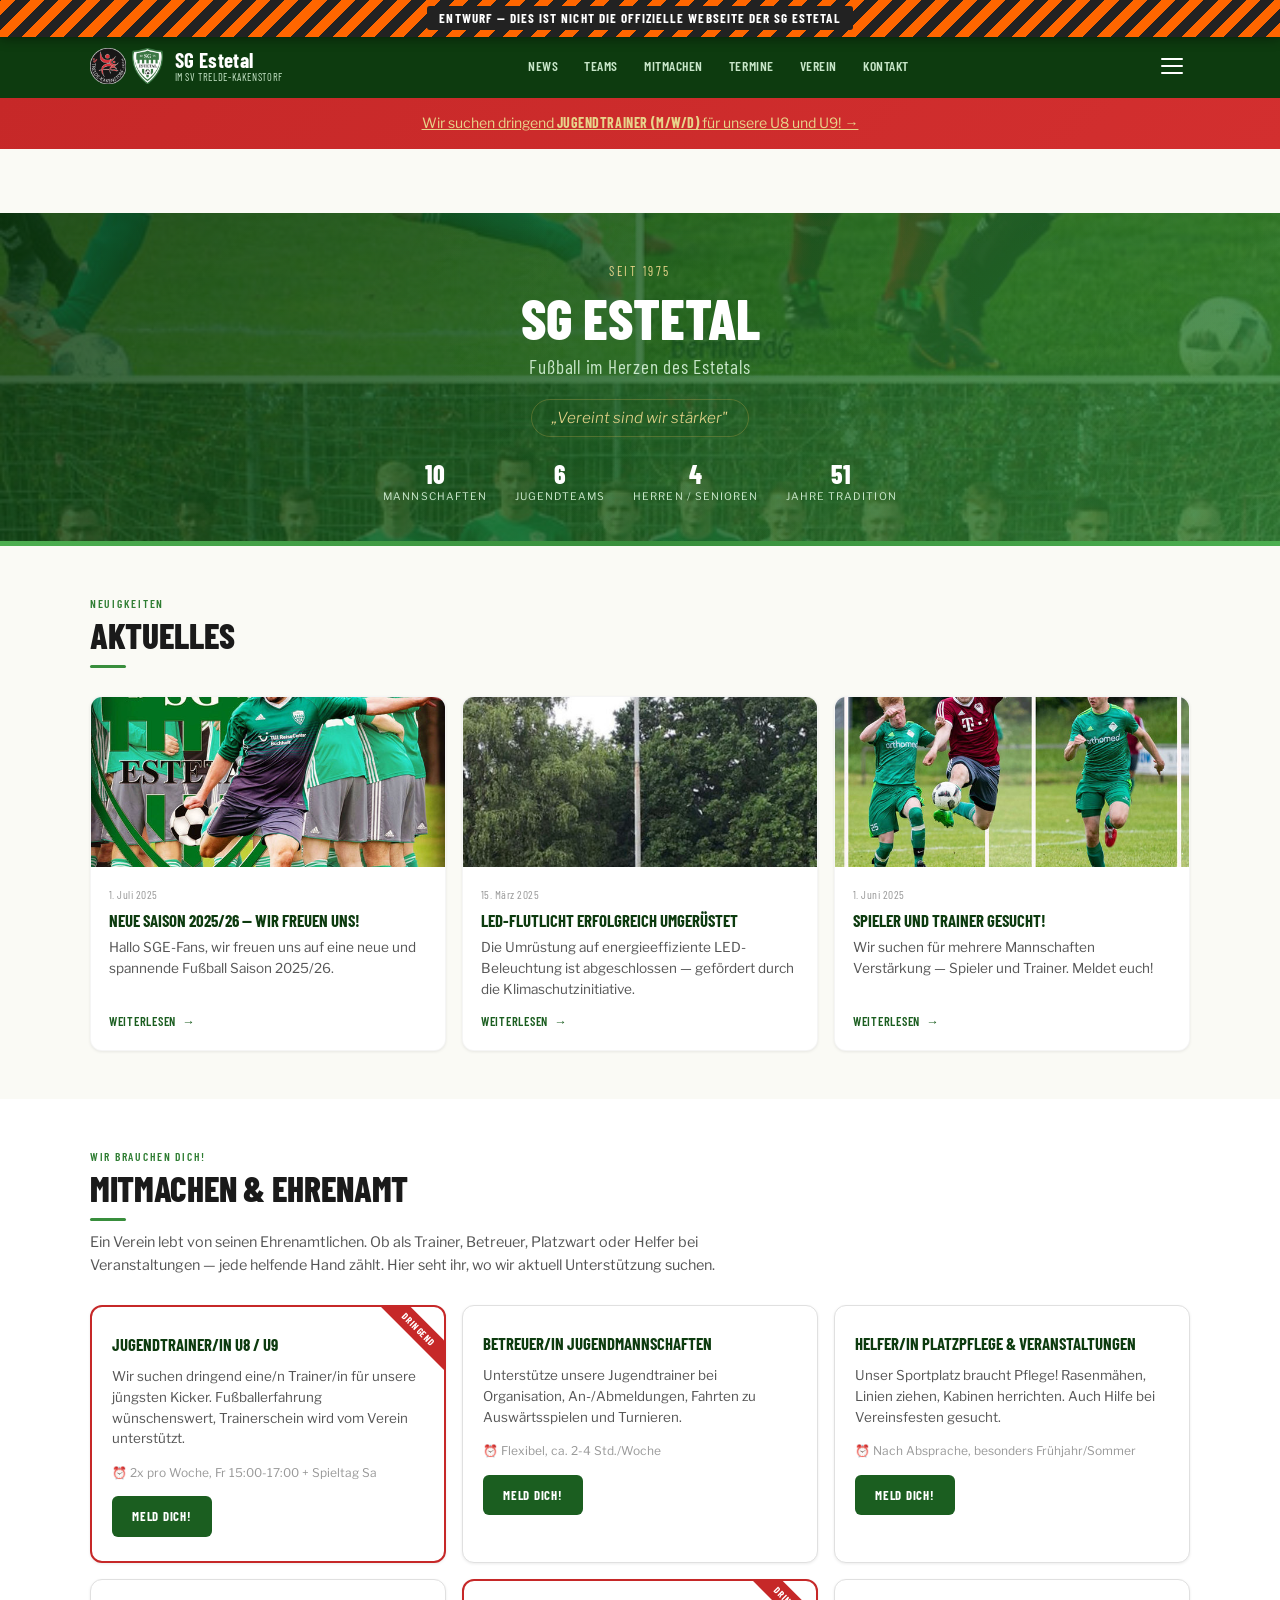
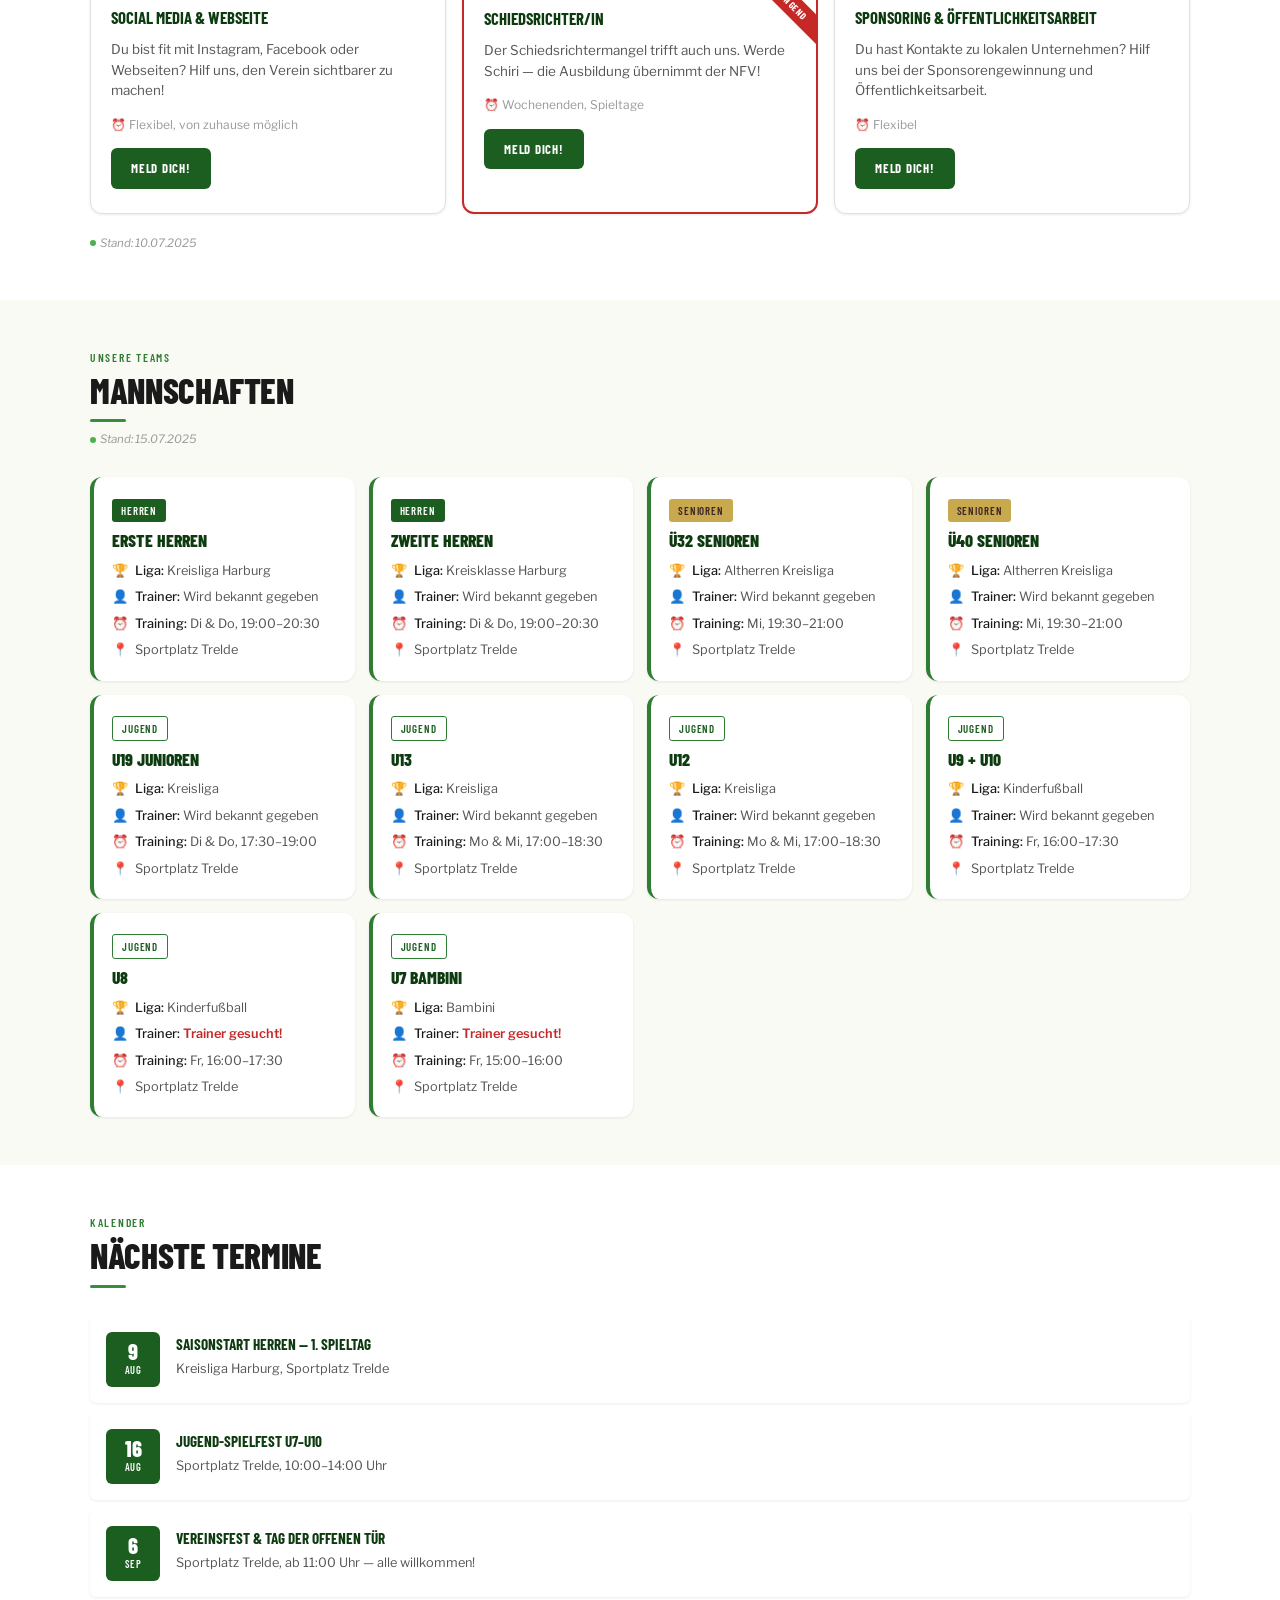
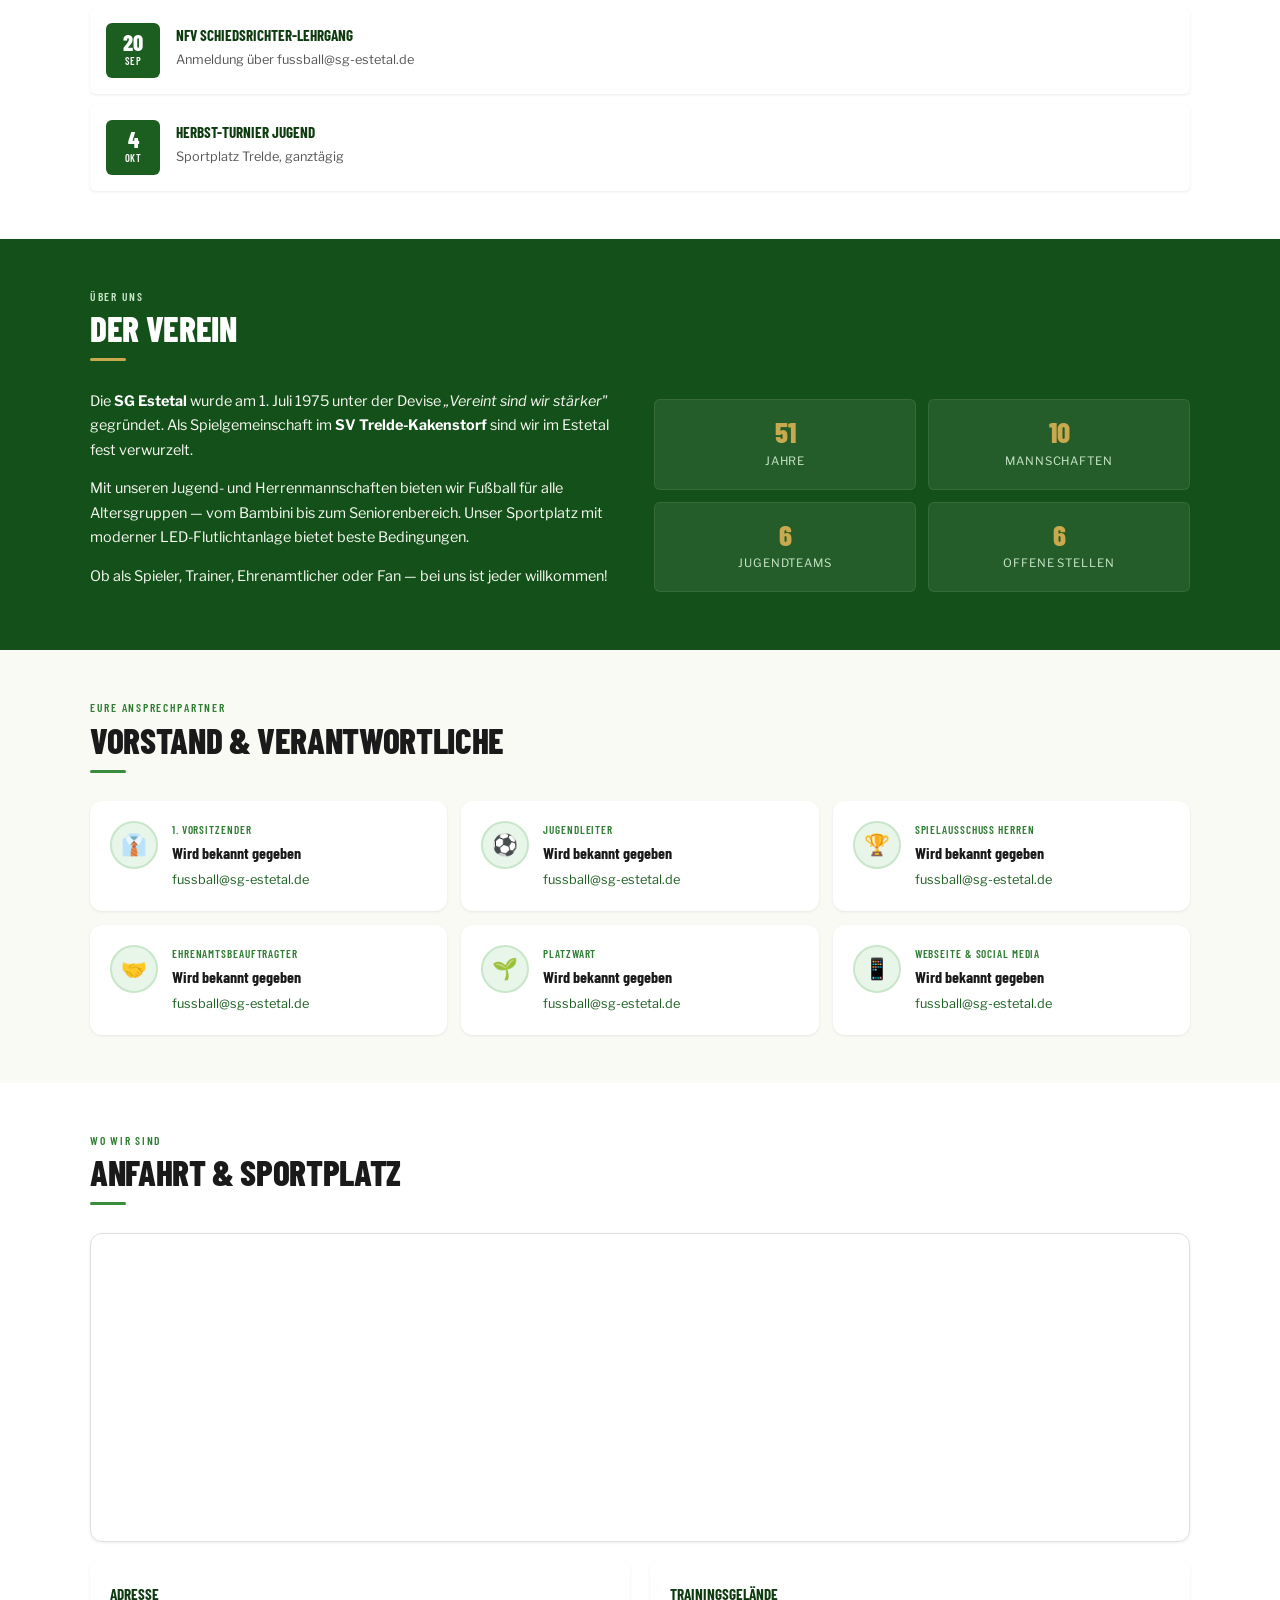
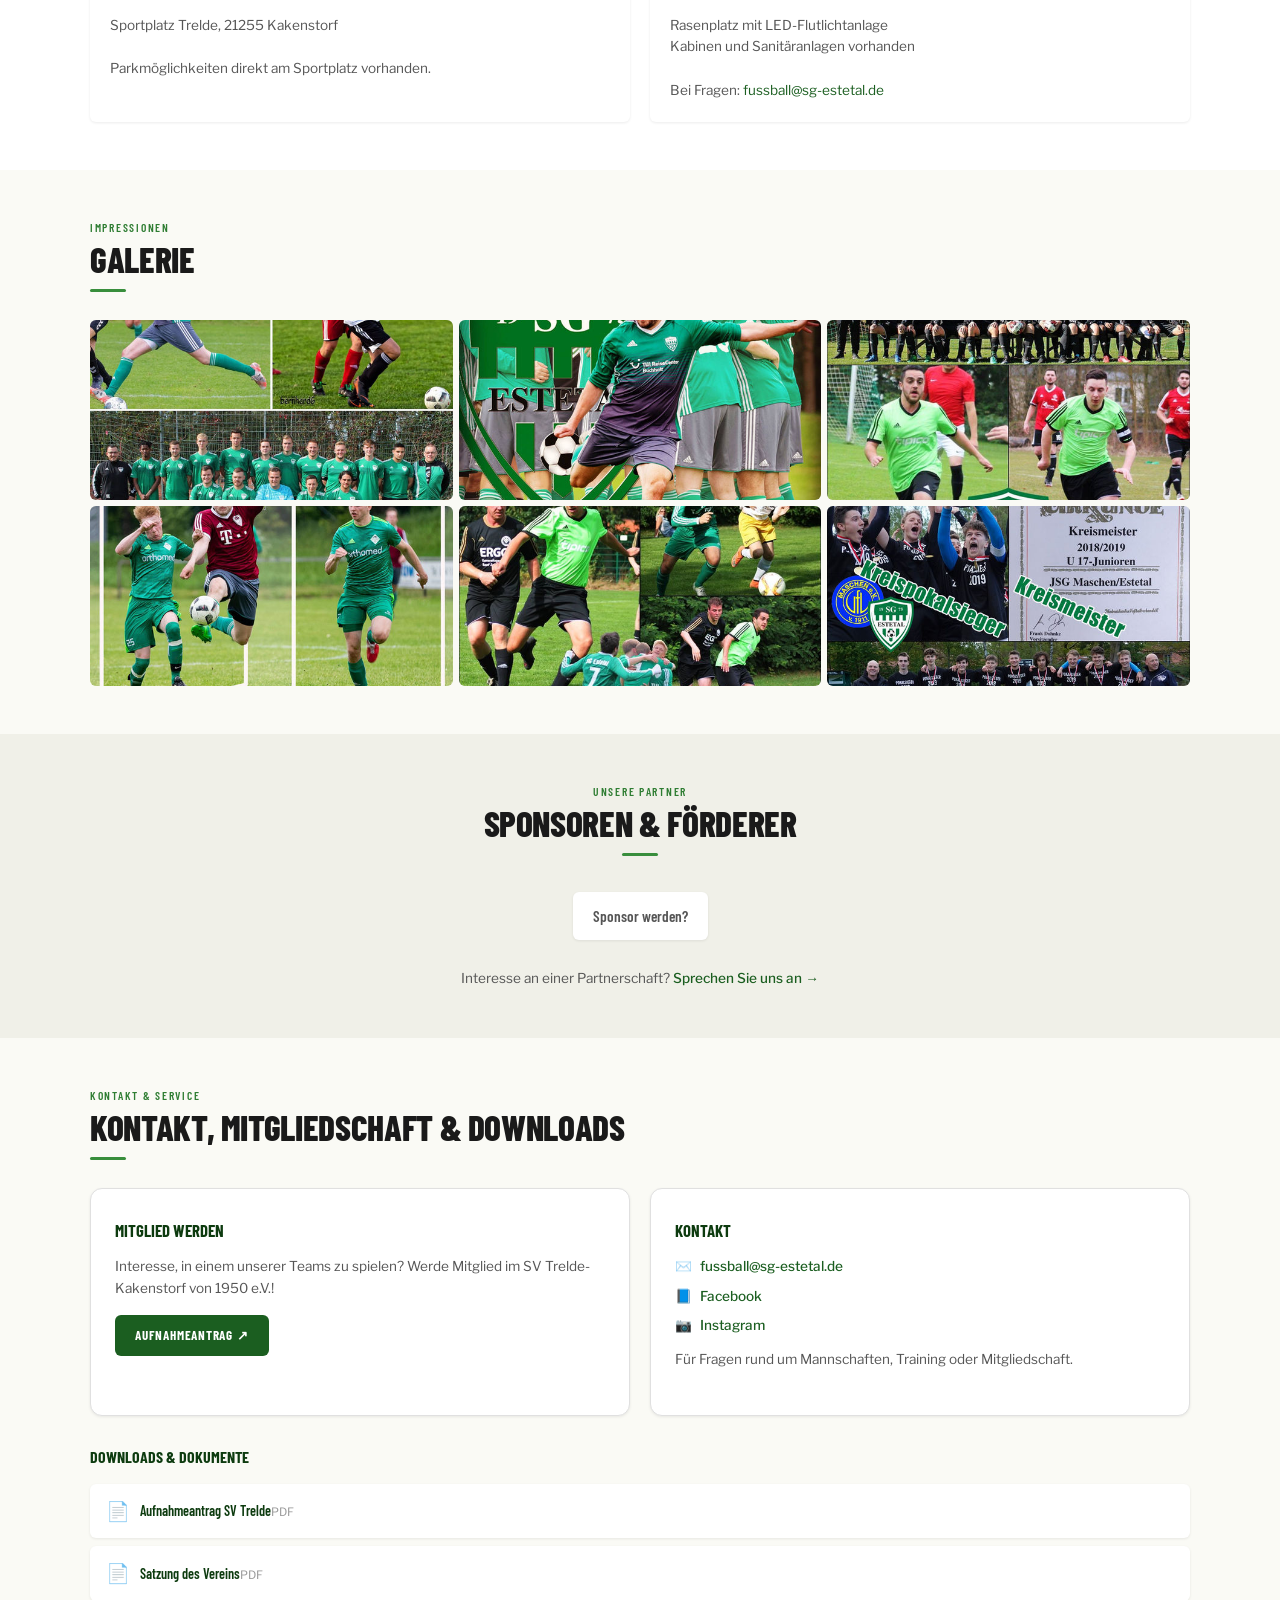
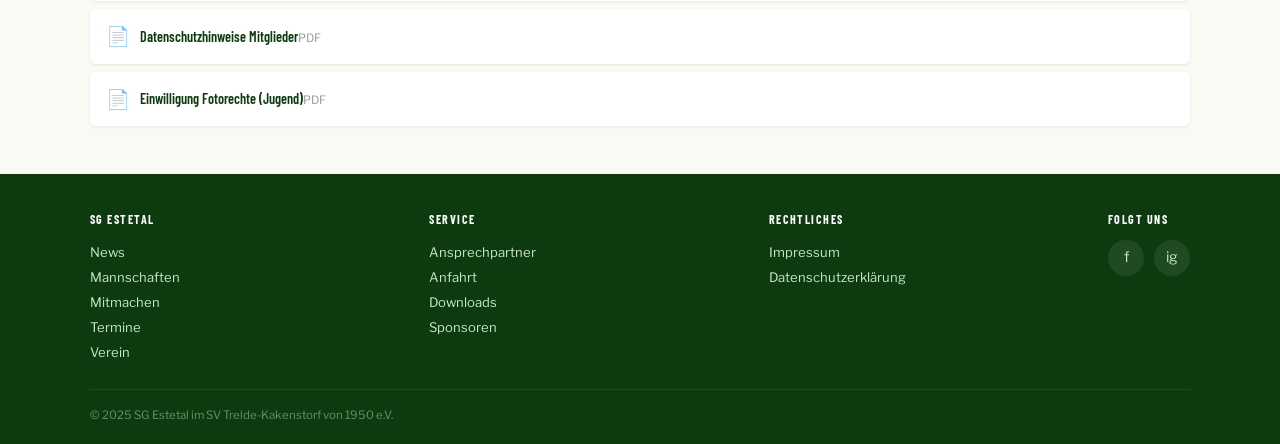
==== index.html @ 3ee17bdf "Mock-Banner: fixierter Hinweis dass dies ein Entwurf ist Auffälliger orange/schwarz gestreifter Bann" ====
<!DOCTYPE html>
<html lang="de">
<head>
<meta charset="UTF-8">
<meta name="viewport" content="width=device-width, initial-scale=1.0">
<title>SG Estetal — Vereint sind wir stärker</title>
<link rel="preconnect" href="https://fonts.googleapis.com">
<link href="https://fonts.googleapis.com/css2?family=Barlow+Condensed:wght@400;600;700;800&family=Libre+Franklin:ital,wght@0,300;0,400;0,500;0,600;1,400&display=swap" rel="stylesheet">
<style>
:root {
  --green-900: #0D3B0F; --green-800: #14511A; --green-700: #1B5E20;
  --green-600: #2E7D32; --green-500: #388E3C; --green-400: #4CAF50;
  --green-100: #C8E6C9; --green-50: #E8F5E9;
  --cream: #FAFAF5; --cream-dark: #F0F0E8;
  --bark: #3E2723; --gold: #C8A94E; --gold-light: #E8D48B;
  --white: #fff; --black: #1A1A1A;
  --gray-700: #333; --gray-600: #555; --gray-400: #999; --gray-200: #E0E0E0;
  --red-600: #C62828; --red-50: #FFEBEE;
  --amber-600: #F57F17; --amber-50: #FFF8E1;
  --shadow-sm: 0 1px 3px rgba(0,0,0,.08);
  --shadow-md: 0 4px 12px rgba(0,0,0,.1);
  --shadow-lg: 0 8px 30px rgba(0,0,0,.12);
  --radius: 6px; --radius-lg: 12px;
  --font-d: 'Barlow Condensed','Arial Narrow',sans-serif;
  --font-b: 'Libre Franklin','Helvetica Neue',sans-serif;
  --mock-h: 34px;
  --hdr: 64px;
}
*,*::before,*::after{box-sizing:border-box;margin:0;padding:0}
html{scroll-behavior:smooth;scroll-padding-top:80px}
body{font-family:var(--font-b);color:var(--black);background:var(--cream);line-height:1.6;-webkit-font-smoothing:antialiased;overflow-x:hidden}
img{max-width:100%;display:block}a{color:inherit;text-decoration:none}ul{list-style:none}

/* ── Container ── */
.container{width:100%;max-width:1140px;margin:0 auto;padding:0 20px}

/* ── Header ── */
.header{position:fixed;top:var(--mock-h);left:0;right:0;height:var(--hdr);background:var(--green-900);z-index:1000;transition:box-shadow .3s}
.header.scrolled{box-shadow:0 2px 20px rgba(0,0,0,.3)}
.header__inner{display:flex;align-items:center;justify-content:space-between;height:100%}
.header__brand{display:flex;align-items:center;gap:12px}
.header__logos{display:flex;align-items:center;gap:6px;flex-shrink:0}
.header__logos img{height:36px;width:auto}
.header__name{font-family:var(--font-d);font-weight:700;font-size:1.3rem;color:var(--white);letter-spacing:.02em;line-height:1.1}
.header__name small{display:block;font-weight:400;font-size:.65rem;color:var(--green-100);letter-spacing:.06em;text-transform:uppercase}
.nav{display:none}
@media(min-width:769px){
  .nav{display:flex;gap:2px;align-items:center}
  .nav a{font-family:var(--font-d);font-weight:600;font-size:.85rem;letter-spacing:.04em;text-transform:uppercase;color:var(--green-100);padding:8px 12px;border-radius:var(--radius);transition:all .2s}
  .nav a:hover,.nav a.active{color:var(--white);background:rgba(255,255,255,.1)}
  .hamburger{display:none}
}
.hamburger{background:none;border:none;cursor:pointer;width:36px;height:36px;display:flex;flex-direction:column;justify-content:center;align-items:center;gap:5px;padding:0}
.hamburger span{display:block;width:22px;height:2px;background:var(--white);border-radius:2px;transition:all .3s}
.hamburger.open span:nth-child(1){transform:translateY(7px) rotate(45deg)}
.hamburger.open span:nth-child(2){opacity:0}
.hamburger.open span:nth-child(3){transform:translateY(-7px) rotate(-45deg)}
.mobile-menu{position:fixed;top:var(--hdr);left:0;right:0;background:var(--green-900);transform:translateY(-100%);opacity:0;transition:all .35s cubic-bezier(.4,0,.2,1);z-index:999;pointer-events:none;border-bottom:3px solid var(--green-400);max-height:calc(100vh - var(--hdr));overflow-y:auto}
.mobile-menu.open{transform:translateY(0);opacity:1;pointer-events:auto}
.mobile-menu a{display:block;font-family:var(--font-d);font-weight:600;font-size:1.1rem;letter-spacing:.04em;text-transform:uppercase;color:var(--green-100);padding:14px 24px;border-bottom:1px solid rgba(255,255,255,.06);transition:all .2s}
.mobile-menu a:hover{color:var(--white);background:rgba(255,255,255,.05)}

/* ── Hero ── */
.hero{margin-top:var(--hdr);position:relative;background:linear-gradient(135deg,var(--green-900),var(--green-700) 50%,var(--green-600));overflow:hidden;padding:48px 0 40px}
.hero__bg{position:absolute;inset:0;background:url('images/gallery-1.jpg') center/cover;opacity:.18;pointer-events:none}
.hero::before{content:'';position:absolute;inset:0;background:radial-gradient(ellipse 600px 400px at 80% 20%,rgba(76,175,80,.15),transparent);pointer-events:none}
.hero__grass{position:absolute;bottom:0;left:0;right:0;height:5px;background:linear-gradient(90deg,var(--green-400),var(--green-500),var(--green-400))}
.hero__content{position:relative;z-index:1;text-align:center}
.hero__since{font-family:var(--font-d);font-weight:400;font-size:.8rem;letter-spacing:.2em;text-transform:uppercase;color:var(--gold-light);margin-bottom:8px}
.hero__title{font-family:var(--font-d);font-weight:800;font-size:clamp(2rem,6vw,3.5rem);color:var(--white);line-height:1.05;text-transform:uppercase;margin-bottom:4px}
.hero__sub{font-family:var(--font-d);font-weight:400;font-size:clamp(.95rem,2.5vw,1.2rem);color:var(--green-100);letter-spacing:.04em;margin-bottom:16px}
.hero__motto{display:inline-block;font-family:var(--font-b);font-style:italic;font-weight:300;font-size:.95rem;color:var(--gold-light);padding:6px 20px;border:1px solid rgba(200,169,78,.3);border-radius:30px}
.hero__stats{display:flex;justify-content:center;gap:28px;margin-top:24px;flex-wrap:wrap}
.hero__stat{text-align:center}
.hero__stat-num{font-family:var(--font-d);font-weight:800;font-size:1.6rem;color:var(--white);line-height:1}
.hero__stat-label{font-size:.65rem;letter-spacing:.1em;text-transform:uppercase;color:var(--green-100);margin-top:3px}

/* ── Section system ── */
.section{padding:48px 0}
.section--alt{background:var(--white)}
.section--green{background:var(--green-800);color:var(--white)}
.section--cream{background:var(--cream-dark)}
.section__header{margin-bottom:28px}
.section__overtitle{font-family:var(--font-d);font-weight:600;font-size:.72rem;letter-spacing:.15em;text-transform:uppercase;color:var(--green-600);margin-bottom:4px}
.section--green .section__overtitle{color:var(--green-100)}
.section__title{font-family:var(--font-d);font-weight:800;font-size:clamp(1.5rem,4vw,2.2rem);letter-spacing:-.01em;text-transform:uppercase;line-height:1.1}
.section__divider{width:36px;height:3px;background:var(--green-500);margin-top:10px;border-radius:2px}
.section--green .section__divider{background:var(--gold)}
.section__desc{font-size:.9rem;color:var(--gray-600);margin-top:10px;max-width:640px;line-height:1.6}
.section--green .section__desc{color:var(--green-100)}

/* ── Badges & Timestamps ── */
.badge{display:inline-block;font-family:var(--font-d);font-weight:600;font-size:.68rem;letter-spacing:.08em;text-transform:uppercase;padding:3px 9px;border-radius:3px;background:var(--green-700);color:var(--white)}
.badge--gold{background:var(--gold);color:var(--bark)}
.badge--outline{background:transparent;border:1.5px solid var(--green-600);color:var(--green-700)}
.badge--red{background:var(--red-600);color:var(--white)}
.badge--amber{background:var(--amber-600);color:var(--white)}
.timestamp{font-size:.72rem;color:var(--gray-400);font-style:italic;display:flex;align-items:center;gap:4px}
.timestamp::before{content:'';width:6px;height:6px;border-radius:50%;background:var(--green-400);display:inline-block}

/* ── Mock Banner (sticky) ── */
.mock-banner{position:fixed;top:0;left:0;right:0;z-index:10000;background:repeating-linear-gradient(-45deg,#ff6600,#ff6600 10px,#222 10px,#222 20px);color:#fff;text-align:center;padding:8px 16px;font-family:var(--font-d);font-weight:700;font-size:.82rem;letter-spacing:.08em;text-transform:uppercase;box-shadow:0 2px 12px rgba(0,0,0,.4)}
.mock-banner span{background:#222;padding:4px 12px;border-radius:3px}

/* ── Urgent Banner ── */
.urgent-banner{background:linear-gradient(135deg,var(--red-600),#D32F2F);color:var(--white);padding:14px 0;text-align:center;font-size:.88rem;margin-top:calc(var(--hdr) + var(--mock-h))}
.urgent-banner strong{font-family:var(--font-d);font-weight:700;text-transform:uppercase;letter-spacing:.04em}
.urgent-banner a{color:var(--gold-light);text-decoration:underline}
.urgent-banner + .hero{margin-top:0}

/* ── News Cards ── */
.news-grid{display:grid;grid-template-columns:1fr;gap:16px}
@media(min-width:640px){.news-grid{grid-template-columns:1fr 1fr}}
@media(min-width:900px){.news-grid{grid-template-columns:1fr 1fr 1fr}}
.news-card{background:var(--white);border-radius:var(--radius-lg);overflow:hidden;box-shadow:var(--shadow-sm);transition:all .3s;display:flex;flex-direction:column;border:1px solid rgba(0,0,0,.04)}
.news-card:hover{transform:translateY(-2px);box-shadow:var(--shadow-lg)}
.news-card__img{width:100%;height:170px;object-fit:cover;background:var(--green-50)}
.news-card__body{padding:18px;flex:1;display:flex;flex-direction:column}
.news-card__date{font-size:.72rem;color:var(--gray-400);font-family:var(--font-d);letter-spacing:.04em;margin-bottom:6px}
.news-card__title{font-family:var(--font-d);font-weight:700;font-size:1.05rem;line-height:1.25;text-transform:uppercase;margin-bottom:6px;color:var(--green-900)}
.news-card__excerpt{font-size:.85rem;color:var(--gray-600);line-height:1.55;flex:1}
.news-card__link{display:inline-flex;align-items:center;gap:6px;font-family:var(--font-d);font-weight:600;font-size:.78rem;letter-spacing:.06em;text-transform:uppercase;color:var(--green-700);margin-top:12px;transition:gap .2s}
.news-card__link:hover{gap:10px}
.news-card__link::after{content:'→'}

/* ── Team Cards ── */
.teams-grid{display:grid;grid-template-columns:1fr;gap:14px}
@media(min-width:520px){.teams-grid{grid-template-columns:1fr 1fr}}
@media(min-width:900px){.teams-grid{grid-template-columns:repeat(3,1fr)}}
@media(min-width:1100px){.teams-grid{grid-template-columns:repeat(4,1fr)}}
.team-card{background:var(--white);border-radius:var(--radius-lg);padding:20px 18px;border-left:4px solid var(--green-600);box-shadow:var(--shadow-sm);transition:all .25s}
.team-card:hover{box-shadow:var(--shadow-md);border-left-color:var(--green-400)}
.team-card__category{margin-bottom:8px}
.team-card__name{font-family:var(--font-d);font-weight:800;font-size:1.1rem;text-transform:uppercase;color:var(--green-900);margin-bottom:10px;line-height:1.15}
.team-card__info{display:flex;flex-direction:column;gap:6px}
.team-card__row{display:flex;align-items:flex-start;gap:7px;font-size:.8rem;color:var(--gray-600)}
.team-card__icon{flex-shrink:0;width:16px;text-align:center;font-size:.82rem;line-height:1.4}
.team-card__label{font-weight:500;color:var(--black)}

/* ── Ehrenamt / Volunteer Section ── */
.volunteer-grid{display:grid;grid-template-columns:1fr;gap:16px}
@media(min-width:640px){.volunteer-grid{grid-template-columns:1fr 1fr}}
@media(min-width:900px){.volunteer-grid{grid-template-columns:repeat(3,1fr)}}
.vol-card{background:var(--white);border-radius:var(--radius-lg);padding:24px 20px;box-shadow:var(--shadow-sm);border:1px solid var(--gray-200);transition:all .25s;position:relative;overflow:hidden}
.vol-card:hover{box-shadow:var(--shadow-md);border-color:var(--green-400)}
.vol-card--urgent{border-color:var(--red-600);border-width:2px}
.vol-card--urgent::before{content:'DRINGEND';position:absolute;top:12px;right:-28px;background:var(--red-600);color:var(--white);font-family:var(--font-d);font-weight:700;font-size:.6rem;letter-spacing:.1em;padding:3px 32px;transform:rotate(45deg)}
.vol-card__icon{font-size:1.8rem;margin-bottom:12px}
.vol-card__title{font-family:var(--font-d);font-weight:700;font-size:1.05rem;text-transform:uppercase;color:var(--green-900);margin-bottom:8px}
.vol-card__text{font-size:.84rem;color:var(--gray-600);line-height:1.55;margin-bottom:14px}
.vol-card__meta{font-size:.75rem;color:var(--gray-400);display:flex;flex-direction:column;gap:3px}
.vol-card__meta span{display:flex;align-items:center;gap:6px}
.vol-card__cta{display:inline-block;margin-top:14px;font-family:var(--font-d);font-weight:700;font-size:.8rem;letter-spacing:.06em;text-transform:uppercase;color:var(--white);background:var(--green-700);padding:10px 20px;border-radius:var(--radius);transition:all .2s}
.vol-card__cta:hover{background:var(--green-600)}

/* ── Ansprechpartner ── */
.contacts-grid{display:grid;grid-template-columns:1fr;gap:14px}
@media(min-width:520px){.contacts-grid{grid-template-columns:1fr 1fr}}
@media(min-width:900px){.contacts-grid{grid-template-columns:repeat(3,1fr)}}
.contact-card{background:var(--white);border-radius:var(--radius-lg);padding:20px;box-shadow:var(--shadow-sm);display:flex;gap:14px;align-items:flex-start}
.contact-card__avatar{width:48px;height:48px;border-radius:50%;background:var(--green-50);display:flex;align-items:center;justify-content:center;font-size:1.3rem;flex-shrink:0;border:2px solid var(--green-100)}
.contact-card__info{flex:1;min-width:0}
.contact-card__role{font-family:var(--font-d);font-weight:600;font-size:.7rem;letter-spacing:.08em;text-transform:uppercase;color:var(--green-600);margin-bottom:2px}
.contact-card__name{font-family:var(--font-d);font-weight:700;font-size:1rem;color:var(--black);margin-bottom:4px}
.contact-card__detail{font-size:.8rem;color:var(--gray-600)}
.contact-card__detail a{color:var(--green-700)}
.contact-card__detail a:hover{text-decoration:underline}

/* ── Termine / Events ── */
.events-list{display:flex;flex-direction:column;gap:10px}
.event-item{display:flex;gap:16px;align-items:flex-start;background:var(--white);border-radius:var(--radius);padding:16px;box-shadow:var(--shadow-sm)}
.event-date{flex-shrink:0;width:54px;text-align:center;background:var(--green-700);color:var(--white);border-radius:var(--radius);padding:8px 4px}
.event-date__day{font-family:var(--font-d);font-weight:800;font-size:1.4rem;line-height:1}
.event-date__month{font-family:var(--font-d);font-weight:600;font-size:.65rem;text-transform:uppercase;letter-spacing:.06em}
.event-info{flex:1;min-width:0}
.event-info__title{font-family:var(--font-d);font-weight:700;font-size:.95rem;text-transform:uppercase;color:var(--green-900);margin-bottom:3px}
.event-info__detail{font-size:.8rem;color:var(--gray-600)}

/* ── Sponsor Bar ── */
.sponsors-bar{display:flex;flex-wrap:wrap;gap:20px;align-items:center;justify-content:center;padding:8px 0}
.sponsors-bar__item{height:40px;opacity:.6;transition:opacity .3s;filter:grayscale(100%)}
.sponsors-bar__item:hover{opacity:1;filter:none}
.sponsor-cta{text-align:center;margin-top:20px;font-size:.85rem;color:var(--gray-600)}
.sponsor-cta a{color:var(--green-700);font-weight:500}
.sponsor-cta a:hover{text-decoration:underline}

/* ── Anfahrt ── */
.map-wrapper{border-radius:var(--radius-lg);overflow:hidden;box-shadow:var(--shadow-sm);border:1px solid var(--gray-200)}
.map-wrapper iframe{width:100%;height:300px;border:0}
.location-info{display:grid;grid-template-columns:1fr;gap:20px;margin-top:20px}
@media(min-width:640px){.location-info{grid-template-columns:1fr 1fr}}
.location-box{background:var(--white);border-radius:var(--radius);padding:20px;box-shadow:var(--shadow-sm)}
.location-box__title{font-family:var(--font-d);font-weight:700;font-size:.95rem;text-transform:uppercase;margin-bottom:8px;color:var(--green-900)}
.location-box p{font-size:.85rem;color:var(--gray-600);line-height:1.6}

/* ── About ── */
.about-grid{display:grid;grid-template-columns:1fr;gap:28px;align-items:center}
@media(min-width:769px){.about-grid{grid-template-columns:1fr 1fr}}
.about__text p{font-size:.9rem;color:var(--cream);line-height:1.7;margin-bottom:14px}
.about__highlights{display:grid;grid-template-columns:1fr 1fr;gap:12px}
.about__highlight{background:rgba(255,255,255,.07);border-radius:var(--radius);padding:18px;text-align:center;border:1px solid rgba(255,255,255,.08)}
.about__highlight-num{font-family:var(--font-d);font-weight:800;font-size:1.8rem;color:var(--gold);line-height:1}
.about__highlight-label{font-size:.72rem;letter-spacing:.08em;text-transform:uppercase;color:var(--green-100);margin-top:5px}

/* ── Gallery ── */
.gallery-grid{display:grid;grid-template-columns:repeat(2,1fr);gap:6px}
@media(min-width:640px){.gallery-grid{grid-template-columns:repeat(3,1fr)}}
.gallery-grid img{width:100%;height:180px;object-fit:cover;border-radius:var(--radius);transition:transform .3s;cursor:pointer}
.gallery-grid img:hover{transform:scale(1.03)}

/* ── CTA Boxes ── */
.cta-grid{display:grid;grid-template-columns:1fr;gap:20px}
@media(min-width:640px){.cta-grid{grid-template-columns:1fr 1fr}}
.cta-box{background:var(--white);border-radius:var(--radius-lg);padding:28px 24px;box-shadow:var(--shadow-sm);border:1px solid var(--gray-200)}
.cta-box__title{font-family:var(--font-d);font-weight:700;font-size:1.05rem;text-transform:uppercase;margin-bottom:12px;color:var(--green-900)}
.cta-box__text{font-size:.85rem;color:var(--gray-600);line-height:1.6;margin-bottom:16px}
.cta-box__link{display:inline-flex;align-items:center;gap:8px;font-family:var(--font-d);font-weight:700;font-size:.82rem;letter-spacing:.06em;text-transform:uppercase;color:var(--white);background:var(--green-700);padding:10px 20px;border-radius:var(--radius);transition:all .25s;border:none;cursor:pointer}
.cta-box__link:hover{background:var(--green-600)}
.cta-box__row{display:flex;align-items:center;gap:8px;font-size:.85rem;color:var(--gray-600);margin-bottom:8px}
.cta-box__row a{color:var(--green-700);font-weight:500}

/* ── Footer ── */
.footer{background:var(--green-900);color:var(--green-100);padding:36px 0 20px}
.footer__inner{display:grid;grid-template-columns:1fr;gap:24px}
@media(min-width:640px){.footer__inner{grid-template-columns:1fr 1fr 1fr auto}}
.footer__col-title{font-family:var(--font-d);font-weight:700;font-size:.75rem;letter-spacing:.12em;text-transform:uppercase;color:var(--white);margin-bottom:10px}
.footer a{color:var(--green-100);font-size:.82rem;display:block;padding:2px 0;transition:color .2s}
.footer a:hover{color:var(--white)}
.footer__social{display:flex;gap:10px}
.footer__social a{display:flex;align-items:center;justify-content:center;width:36px;height:36px;border-radius:50%;background:rgba(255,255,255,.08);font-size:.9rem;transition:all .25s}
.footer__social a:hover{background:var(--green-600);color:var(--white)}
.footer__bottom{margin-top:24px;padding-top:16px;border-top:1px solid rgba(255,255,255,.08);display:flex;flex-wrap:wrap;justify-content:space-between;gap:8px;font-size:.72rem;color:rgba(255,255,255,.4)}

/* ── News Detail Overlay ── */
.news-detail-overlay{position:fixed;inset:0;background:rgba(0,0,0,.6);z-index:2000;display:none;align-items:center;justify-content:center;padding:20px;backdrop-filter:blur(4px)}
.news-detail-overlay.open{display:flex}
.news-detail{background:var(--white);border-radius:var(--radius-lg);max-width:640px;width:100%;max-height:85vh;overflow-y:auto;padding:32px 28px;position:relative;box-shadow:0 20px 60px rgba(0,0,0,.3);animation:slideUp .3s ease-out}
@keyframes slideUp{from{transform:translateY(20px);opacity:0}to{transform:translateY(0);opacity:1}}
.news-detail__close{position:absolute;top:14px;right:14px;background:var(--cream);border:none;width:34px;height:34px;border-radius:50%;cursor:pointer;font-size:1.1rem;display:flex;align-items:center;justify-content:center;color:var(--black)}
.news-detail__close:hover{background:var(--gray-200)}
.news-detail__date{font-size:.78rem;color:var(--gray-400);margin-bottom:6px}
.news-detail__title{font-family:var(--font-d);font-weight:800;font-size:1.4rem;text-transform:uppercase;color:var(--green-900);line-height:1.15;margin-bottom:16px}
.news-detail__body{font-size:.9rem;line-height:1.7;color:var(--gray-600)}
.news-detail__body p{margin-bottom:12px}

/* ── Animations ── */
.fade-up{opacity:0;transform:translateY(20px);transition:opacity .5s ease-out,transform .5s ease-out}
.fade-up.visible{opacity:1;transform:translateY(0)}
.stagger-1{transition-delay:.05s}.stagger-2{transition-delay:.1s}.stagger-3{transition-delay:.15s}
.stagger-4{transition-delay:.2s}.stagger-5{transition-delay:.25s}.stagger-6{transition-delay:.3s}

/* ── Back to top ── */
.back-to-top{position:fixed;bottom:20px;right:20px;width:42px;height:42px;border-radius:50%;background:var(--green-700);color:var(--white);border:none;cursor:pointer;font-size:1.1rem;display:flex;align-items:center;justify-content:center;opacity:0;transform:translateY(10px);transition:all .3s;z-index:100;box-shadow:var(--shadow-md)}
.back-to-top.visible{opacity:1;transform:translateY(0)}
.back-to-top:hover{background:var(--green-600)}

/* ── Downloads ── */
.downloads-list{display:flex;flex-direction:column;gap:8px}
.download-item{display:flex;align-items:center;gap:10px;padding:12px 16px;background:var(--white);border-radius:var(--radius);box-shadow:var(--shadow-sm);transition:all .2s}
.download-item:hover{box-shadow:var(--shadow-md)}
.download-item__icon{font-size:1.2rem}
.download-item__info{flex:1}
.download-item__name{font-family:var(--font-d);font-weight:600;font-size:.88rem;color:var(--green-900)}
.download-item__size{font-size:.72rem;color:var(--gray-400)}
</style>
</head>
<body>

<!-- ══════════ MOCK BANNER ══════════ -->
<div class="mock-banner"><span>ENTWURF — Dies ist nicht die offizielle Webseite der SG Estetal</span></div>

<!-- ══════════ URGENT BANNER ══════════ -->
<div class="urgent-banner" id="urgentBanner"></div>

<!-- ══════════ HEADER ══════════ -->
<header class="header" id="header">
  <div class="container header__inner">
    <a href="#" class="header__brand">
      <div class="header__logos">
        <img src="images/logo-svtrelde.gif" alt="SV Trelde">
        <img src="images/logo-sge.png" alt="SG Estetal">
      </div>
      <div class="header__name">SG Estetal<small>im SV Trelde-Kakenstorf</small></div>
    </a>
    <nav class="nav" id="desktopNav">
      <a href="#news">News</a>
      <a href="#mannschaften">Teams</a>
      <a href="#ehrenamt">Mitmachen</a>
      <a href="#termine">Termine</a>
      <a href="#verein">Verein</a>
      <a href="#kontakt">Kontakt</a>
    </nav>
    <button class="hamburger" id="hamburger" aria-label="Menü öffnen"><span></span><span></span><span></span></button>
  </div>
</header>
<nav class="mobile-menu" id="mobileMenu">
  <a href="#news">News</a>
  <a href="#mannschaften">Mannschaften</a>
  <a href="#ehrenamt">Mitmachen & Ehrenamt</a>
  <a href="#termine">Termine</a>
  <a href="#verein">Verein</a>
  <a href="#ansprechpartner">Ansprechpartner</a>
  <a href="#anfahrt">Anfahrt</a>
  <a href="#kontakt">Kontakt</a>
  <a href="#downloads">Downloads</a>
</nav>

<!-- ══════════ HERO ══════════ -->
<section class="hero">
  <div class="hero__bg"></div>
  <div class="hero__grass"></div>
  <div class="container hero__content">
    <div class="hero__since">Seit 1975</div>
    <h1 class="hero__title">SG Estetal</h1>
    <p class="hero__sub">Fußball im Herzen des Estetals</p>
    <div class="hero__motto">„Vereint sind wir stärker"</div>
    <div class="hero__stats" id="heroStats"></div>
  </div>
</section>

<!-- ══════════ NEWS ══════════ -->
<section class="section" id="news">
  <div class="container">
    <div class="section__header fade-up">
      <div class="section__overtitle">Neuigkeiten</div>
      <h2 class="section__title">Aktuelles</h2>
      <div class="section__divider"></div>
    </div>
    <div class="news-grid" id="newsGrid"></div>
  </div>
</section>

<!-- ══════════ EHRENAMT / MITMACHEN ══════════ -->
<section class="section section--alt" id="ehrenamt">
  <div class="container">
    <div class="section__header fade-up">
      <div class="section__overtitle">Wir brauchen dich!</div>
      <h2 class="section__title">Mitmachen & Ehrenamt</h2>
      <div class="section__divider"></div>
      <p class="section__desc">Ein Verein lebt von seinen Ehrenamtlichen. Ob als Trainer, Betreuer, Platzwart oder Helfer bei Veranstaltungen — jede helfende Hand zählt. Hier seht ihr, wo wir aktuell Unterstützung suchen.</p>
    </div>
    <div class="volunteer-grid" id="volunteerGrid"></div>
  </div>
</section>

<!-- ══════════ MANNSCHAFTEN ══════════ -->
<section class="section" id="mannschaften">
  <div class="container">
    <div class="section__header fade-up">
      <div class="section__overtitle">Unsere Teams</div>
      <h2 class="section__title">Mannschaften</h2>
      <div class="section__divider"></div>
      <div class="timestamp" id="teamsTimestamp" style="margin-top:8px"></div>
    </div>
    <div class="teams-grid" id="teamsGrid"></div>
  </div>
</section>

<!-- ══════════ TERMINE ══════════ -->
<section class="section section--alt" id="termine">
  <div class="container">
    <div class="section__header fade-up">
      <div class="section__overtitle">Kalender</div>
      <h2 class="section__title">Nächste Termine</h2>
      <div class="section__divider"></div>
    </div>
    <div class="events-list" id="eventsList"></div>
  </div>
</section>

<!-- ══════════ VEREIN ══════════ -->
<section class="section section--green" id="verein">
  <div class="container">
    <div class="section__header fade-up">
      <div class="section__overtitle">Über uns</div>
      <h2 class="section__title">Der Verein</h2>
      <div class="section__divider"></div>
    </div>
    <div class="about-grid">
      <div class="about__text fade-up">
        <p>Die <strong style="color:var(--white)">SG Estetal</strong> wurde am 1. Juli 1975 unter der Devise <em>„Vereint sind wir stärker"</em> gegründet. Als Spielgemeinschaft im <strong style="color:var(--white)">SV Trelde-Kakenstorf</strong> sind wir im Estetal fest verwurzelt.</p>
        <p>Mit unseren Jugend- und Herrenmannschaften bieten wir Fußball für alle Altersgruppen — vom Bambini bis zum Seniorenbereich. Unser Sportplatz mit moderner LED-Flutlichtanlage bietet beste Bedingungen.</p>
        <p>Ob als Spieler, Trainer, Ehrenamtlicher oder Fan — bei uns ist jeder willkommen!</p>
      </div>
      <div class="about__highlights fade-up stagger-2" id="aboutHighlights"></div>
    </div>
  </div>
</section>

<!-- ══════════ ANSPRECHPARTNER ══════════ -->
<section class="section" id="ansprechpartner">
  <div class="container">
    <div class="section__header fade-up">
      <div class="section__overtitle">Eure Ansprechpartner</div>
      <h2 class="section__title">Vorstand & Verantwortliche</h2>
      <div class="section__divider"></div>
    </div>
    <div class="contacts-grid" id="contactsGrid"></div>
  </div>
</section>

<!-- ══════════ ANFAHRT ══════════ -->
<section class="section section--alt" id="anfahrt">
  <div class="container">
    <div class="section__header fade-up">
      <div class="section__overtitle">Wo wir sind</div>
      <h2 class="section__title">Anfahrt & Sportplatz</h2>
      <div class="section__divider"></div>
    </div>
    <div class="map-wrapper fade-up">
      <iframe src="https://www.google.com/maps/embed?pb=!1m18!1m12!1m3!1d2394.5!2d9.85!3d53.35!2m3!1f0!2f0!3f0!3m2!1i1024!2i768!4f13.1!3m3!1m2!1s0x0%3A0x0!2sSportplatz+Trelde!5e0!3m2!1sde!2sde!4v1" allowfullscreen loading="lazy" title="Sportplatz Trelde"></iframe>
    </div>
    <div class="location-info" id="locationInfo"></div>
  </div>
</section>

<!-- ══════════ GALERIE ══════════ -->
<section class="section" id="galerie">
  <div class="container">
    <div class="section__header fade-up">
      <div class="section__overtitle">Impressionen</div>
      <h2 class="section__title">Galerie</h2>
      <div class="section__divider"></div>
    </div>
    <div class="gallery-grid fade-up">
      <img src="images/gallery-1.jpg" alt="Spielszene" loading="lazy">
      <img src="images/gallery-2.jpg" alt="Spielszene" loading="lazy">
      <img src="images/gallery-3.jpg" alt="Spielszene" loading="lazy">
      <img src="images/gallery-4.jpg" alt="Spielszene" loading="lazy">
      <img src="images/gallery-5.jpg" alt="Spielszene" loading="lazy">
      <img src="images/gallery-6.jpg" alt="Spielszene" loading="lazy">
    </div>
  </div>
</section>

<!-- ══════════ SPONSOREN ══════════ -->
<section class="section section--cream" id="sponsoren">
  <div class="container">
    <div class="section__header fade-up" style="text-align:center">
      <div class="section__overtitle">Unsere Partner</div>
      <h2 class="section__title">Sponsoren & Förderer</h2>
      <div class="section__divider" style="margin:10px auto 0"></div>
    </div>
    <div class="sponsors-bar fade-up" id="sponsorsBar"></div>
    <div class="sponsor-cta fade-up">Interesse an einer Partnerschaft? <a href="mailto:fussball@sg-estetal.de">Sprechen Sie uns an →</a></div>
  </div>
</section>

<!-- ══════════ KONTAKT & DOWNLOADS ══════════ -->
<section class="section" id="kontakt">
  <div class="container">
    <div class="section__header fade-up">
      <div class="section__overtitle">Kontakt & Service</div>
      <h2 class="section__title">Kontakt, Mitgliedschaft & Downloads</h2>
      <div class="section__divider"></div>
    </div>
    <div class="cta-grid" id="ctaGrid"></div>
    <div style="margin-top:28px" id="downloads">
      <h3 style="font-family:var(--font-d);font-weight:700;font-size:1rem;text-transform:uppercase;margin-bottom:14px;color:var(--green-900)">Downloads & Dokumente</h3>
      <div class="downloads-list" id="downloadsList"></div>
    </div>
  </div>
</section>

<!-- ══════════ FOOTER ══════════ -->
<footer class="footer">
  <div class="container">
    <div class="footer__inner">
      <div>
        <div class="footer__col-title">SG Estetal</div>
        <a href="#news">News</a><a href="#mannschaften">Mannschaften</a><a href="#ehrenamt">Mitmachen</a><a href="#termine">Termine</a><a href="#verein">Verein</a>
      </div>
      <div>
        <div class="footer__col-title">Service</div>
        <a href="#ansprechpartner">Ansprechpartner</a><a href="#anfahrt">Anfahrt</a><a href="#downloads">Downloads</a><a href="#sponsoren">Sponsoren</a>
      </div>
      <div>
        <div class="footer__col-title">Rechtliches</div>
        <a href="#impressum" onclick="openLegal('impressum');return false">Impressum</a>
        <a href="#datenschutz" onclick="openLegal('datenschutz');return false">Datenschutzerklärung</a>
      </div>
      <div>
        <div class="footer__col-title">Folgt uns</div>
        <div class="footer__social" id="socialLinks"></div>
      </div>
    </div>
    <div class="footer__bottom">
      <span>© 2025 SG Estetal im SV Trelde-Kakenstorf von 1950 e.V.</span>

    </div>
  </div>
</footer>

<button class="back-to-top" id="backToTop" aria-label="Nach oben">↑</button>
<div class="news-detail-overlay" id="newsOverlay"><article class="news-detail" id="newsDetail"></article></div>

<!-- ═══════════════════════════════════════════
     CMS — Daten werden aus content/*.json geladen
     Admin-UI unter /admin/ (Decap CMS)
     ═══════════════════════════════════════════ -->
<script>
const CMS = {};

async function loadCMS() {
  const [meta, banner, news, teams, ehrenamt, termine, ansprechpartner, sponsoren, downloads, impressum, datenschutz] = await Promise.all([
    fetch('content/meta.json').then(r => r.json()),
    fetch('content/banner.json').then(r => r.json()),
    fetch('content/news.json').then(r => r.json()),
    fetch('content/teams.json').then(r => r.json()),
    fetch('content/ehrenamt.json').then(r => r.json()),
    fetch('content/termine.json').then(r => r.json()),
    fetch('content/ansprechpartner.json').then(r => r.json()),
    fetch('content/sponsoren.json').then(r => r.json()),
    fetch('content/downloads.json').then(r => r.json()),
    fetch('content/impressum.html').then(r => r.text()),
    fetch('content/datenschutz.html').then(r => r.text())
  ]);

  CMS.meta = meta;
  CMS.urgentBanner = banner;
  CMS.news = news;
  CMS.teamsLastUpdated = teams.lastUpdated;
  CMS.teams = teams.teams;
  CMS.ehrenamtLastUpdated = ehrenamt.lastUpdated;
  CMS.ehrenamt = ehrenamt.positionen;
  CMS.termine = termine;
  CMS.ansprechpartner = ansprechpartner;
  CMS.sponsoren = sponsoren;
  CMS.downloads = downloads;
  CMS.impressum = impressum;
  CMS.datenschutz = datenschutz;
}

/* ═════════════════════════════════════
   RENDER FUNCTIONS
   ═════════════════════════════════════ */
const fmt = d => new Date(d).toLocaleDateString('de-DE',{day:'2-digit',month:'2-digit',year:'numeric'});
const fmtL = d => new Date(d).toLocaleDateString('de-DE',{day:'numeric',month:'long',year:'numeric'});
const catBadge = c => `<span class="badge ${({Herren:'',Senioren:'badge--gold',Jugend:'badge--outline'})[c]||''}">${c}</span>`;

// Urgent Banner
function renderBanner() {
  const b = CMS.urgentBanner;
  const el = document.getElementById('urgentBanner');
  if (!b.active) { el.style.display = 'none'; return; }
  el.innerHTML = `<div class="container">${b.link ? `<a href="${b.link}">${b.text}</a>` : b.text}</div>`;
}

// Hero
function renderHero() {
  const t = CMS.teams, j = t.filter(x=>x.category==='Jugend').length, h = t.filter(x=>x.category==='Herren').length + t.filter(x=>x.category==='Senioren').length;
  document.getElementById('heroStats').innerHTML = `
    <div class="hero__stat"><div class="hero__stat-num">${t.length}</div><div class="hero__stat-label">Mannschaften</div></div>
    <div class="hero__stat"><div class="hero__stat-num">${j}</div><div class="hero__stat-label">Jugendteams</div></div>
    <div class="hero__stat"><div class="hero__stat-num">${h}</div><div class="hero__stat-label">Herren / Senioren</div></div>
    <div class="hero__stat"><div class="hero__stat-num">${new Date().getFullYear()-CMS.meta.gruendung}</div><div class="hero__stat-label">Jahre Tradition</div></div>`;
}

// News
function renderNews() {
  document.getElementById('newsGrid').innerHTML = CMS.news.map((n,i) => `
    <article class="news-card fade-up stagger-${i+1}" id="news-${n.id}">
      ${n.image ? `<img class="news-card__img" src="${n.image}" alt="${n.title}" loading="lazy">` : ''}
      <div class="news-card__body">
        <div class="news-card__date">${fmtL(n.date)}</div>
        <h3 class="news-card__title">${n.title}</h3>
        <p class="news-card__excerpt">${n.excerpt}</p>
        <a href="#artikel/${n.id}" class="news-card__link" onclick="openNews('${n.id}');return false">Weiterlesen</a>
      </div>
    </article>`).join('');
}

// Ehrenamt
function renderEhrenamt() {
  document.getElementById('volunteerGrid').innerHTML = CMS.ehrenamt.map((v,i) => `
    <div class="vol-card ${v.urgent?'vol-card--urgent':''} fade-up stagger-${(i%6)+1}">
      <div class="vol-card__title">${v.title}</div>
      <p class="vol-card__text">${v.text}</p>
      <div class="vol-card__meta">
        <span>⏰ ${v.aufwand}</span>
      </div>
      <a href="mailto:${v.kontakt}?subject=Ehrenamt: ${v.title}" class="vol-card__cta">Meld dich!</a>
    </div>`).join('') +
    `<div class="timestamp" style="grid-column:1/-1;margin-top:4px">Stand: ${fmt(CMS.ehrenamtLastUpdated)}</div>`;
}

// Teams
function renderTeams() {
  document.getElementById('teamsTimestamp').innerHTML = `Stand: ${fmt(CMS.teamsLastUpdated)}`;
  document.getElementById('teamsGrid').innerHTML = CMS.teams.map((t,i) => {
    const trainerWarning = t.trainer.includes('gesucht') ? ' style="color:var(--red-600);font-weight:600"' : '';
    return `<div class="team-card fade-up stagger-${(i%6)+1}">
      <div class="team-card__category">${catBadge(t.category)}</div>
      <div class="team-card__name">${t.name}</div>
      <div class="team-card__info">
        <div class="team-card__row"><span class="team-card__icon">🏆</span><span><span class="team-card__label">Liga:</span> ${t.liga}</span></div>
        <div class="team-card__row"><span class="team-card__icon">👤</span><span${trainerWarning}><span class="team-card__label">Trainer:</span> ${t.trainer}</span></div>
        <div class="team-card__row"><span class="team-card__icon">⏰</span><span><span class="team-card__label">Training:</span> ${t.training}</span></div>
        <div class="team-card__row"><span class="team-card__icon">📍</span><span>${t.ort}</span></div>
      </div>
    </div>`;
  }).join('');
}

// Termine
function renderTermine() {
  document.getElementById('eventsList').innerHTML = CMS.termine.map((e,i) => {
    const d = new Date(e.date);
    return `<div class="event-item fade-up stagger-${(i%6)+1}">
      <div class="event-date"><div class="event-date__day">${d.getDate()}</div><div class="event-date__month">${d.toLocaleDateString('de-DE',{month:'short'}).toUpperCase()}</div></div>
      <div class="event-info"><div class="event-info__title">${e.title}</div><div class="event-info__detail">${e.detail}</div></div>
    </div>`;
  }).join('');
}

// Ansprechpartner
function renderContacts() {
  document.getElementById('contactsGrid').innerHTML = CMS.ansprechpartner.map((c,i) => `
    <div class="contact-card fade-up stagger-${(i%6)+1}">
      <div class="contact-card__avatar">${c.icon}</div>
      <div class="contact-card__info">
        <div class="contact-card__role">${c.rolle}</div>
        <div class="contact-card__name">${c.name}</div>
        <div class="contact-card__detail"><a href="mailto:${c.email}">${c.email}</a></div>
      </div>
    </div>`).join('');
}

// About Highlights
function renderAbout() {
  document.getElementById('aboutHighlights').innerHTML = `
    <div class="about__highlight"><div class="about__highlight-num">${new Date().getFullYear()-CMS.meta.gruendung}</div><div class="about__highlight-label">Jahre</div></div>
    <div class="about__highlight"><div class="about__highlight-num">${CMS.teams.length}</div><div class="about__highlight-label">Mannschaften</div></div>
    <div class="about__highlight"><div class="about__highlight-num">${CMS.teams.filter(t=>t.category==='Jugend').length}</div><div class="about__highlight-label">Jugendteams</div></div>
    <div class="about__highlight"><div class="about__highlight-num">${CMS.ehrenamt.length}</div><div class="about__highlight-label">Offene Stellen</div></div>`;
}

// Location Info
function renderLocation() {
  document.getElementById('locationInfo').innerHTML = `
    <div class="location-box"><div class="location-box__title">Adresse</div><p>${CMS.meta.adresse}<br><br>Parkmöglichkeiten direkt am Sportplatz vorhanden.</p></div>
    <div class="location-box"><div class="location-box__title">Trainingsgelände</div><p>Rasenplatz mit LED-Flutlichtanlage<br>Kabinen und Sanitäranlagen vorhanden<br><br>Bei Fragen: <a href="mailto:${CMS.meta.email}" style="color:var(--green-700)">${CMS.meta.email}</a></p></div>`;
}

// Sponsoren
function renderSponsoren() {
  document.getElementById('sponsorsBar').innerHTML = CMS.sponsoren.map(s =>
    `<a href="${s.url}" target="_blank" style="font-family:var(--font-d);font-weight:600;font-size:.95rem;color:var(--gray-600);padding:12px 20px;background:var(--white);border-radius:var(--radius);box-shadow:var(--shadow-sm);transition:all .2s">${s.name}</a>`
  ).join('');
}

// CTA & Downloads
function renderCTA() {
  document.getElementById('ctaGrid').innerHTML = `
    <div class="cta-box fade-up">
      <h3 class="cta-box__title">Mitglied werden</h3>
      <p class="cta-box__text">Interesse, in einem unserer Teams zu spielen? Werde Mitglied im ${CMS.meta.stammverein}!</p>
      <a href="${CMS.meta.mitgliedschaftPDF}" target="_blank" class="cta-box__link">Aufnahmeantrag ↗</a>
    </div>
    <div class="cta-box fade-up stagger-2">
      <h3 class="cta-box__title">Kontakt</h3>
      <div class="cta-box__row">✉️ <a href="mailto:${CMS.meta.email}">${CMS.meta.email}</a></div>
      <div class="cta-box__row">📘 <a href="${CMS.meta.social.facebook}" target="_blank">Facebook</a></div>
      <div class="cta-box__row">📷 <a href="${CMS.meta.social.instagram}" target="_blank">Instagram</a></div>
      <p class="cta-box__text" style="margin-top:12px">Für Fragen rund um Mannschaften, Training oder Mitgliedschaft.</p>
    </div>`;
  document.getElementById('downloadsList').innerHTML = CMS.downloads.map(d => `
    <a href="${d.url}" target="_blank" class="download-item">
      <span class="download-item__icon">📄</span>
      <span class="download-item__info"><span class="download-item__name">${d.name}</span><span class="download-item__size">${d.typ}</span></span>
    </a>`).join('');
}

// Social & Footer
function renderFooter() {
  document.getElementById('socialLinks').innerHTML = `
    <a href="${CMS.meta.social.facebook}" target="_blank" aria-label="Facebook">f</a>
    <a href="${CMS.meta.social.instagram}" target="_blank" aria-label="Instagram">ig</a>`;
}

// News Detail
function openNews(id) {
  const a = CMS.news.find(n=>n.id===id); if(!a) return;
  history.pushState(null,'',`#artikel/${id}`);
  document.getElementById('newsDetail').innerHTML = `
    <button class="news-detail__close" onclick="closeOverlay()" aria-label="Schließen">✕</button>
    <div class="news-detail__date">${fmtL(a.date)}</div>
    <h2 class="news-detail__title">${a.title}</h2>
    <div class="news-detail__body">${a.body}</div>`;
  document.getElementById('newsOverlay').classList.add('open');
  document.body.style.overflow='hidden';
}

// Legal Pages
function openLegal(type) {
  const content = type === 'impressum' ? CMS.impressum : CMS.datenschutz;
  history.pushState(null,'',`#${type}`);
  document.getElementById('newsDetail').innerHTML = `
    <button class="news-detail__close" onclick="closeOverlay()" aria-label="Schließen">✕</button>
    <div class="news-detail__body">${content}</div>`;
  document.getElementById('newsOverlay').classList.add('open');
  document.body.style.overflow='hidden';
}

function closeOverlay() {
  document.getElementById('newsOverlay').classList.remove('open');
  document.body.style.overflow='';
  history.pushState(null,'',window.location.pathname);
}
document.getElementById('newsOverlay').addEventListener('click',e=>{if(e.target===e.currentTarget)closeOverlay()});

function checkHash() {
  const h = window.location.hash;
  if(h.startsWith('#artikel/')) openNews(h.replace('#artikel/',''));
  else if(h==='#impressum') openLegal('impressum');
  else if(h==='#datenschutz') openLegal('datenschutz');
}

// Interactivity
const hamburger=document.getElementById('hamburger'),mobileMenu=document.getElementById('mobileMenu');
hamburger.addEventListener('click',()=>{hamburger.classList.toggle('open');mobileMenu.classList.toggle('open')});
mobileMenu.querySelectorAll('a').forEach(a=>a.addEventListener('click',()=>{hamburger.classList.remove('open');mobileMenu.classList.remove('open')}));
window.addEventListener('scroll',()=>document.getElementById('header').classList.toggle('scrolled',window.scrollY>20),{passive:true});
const btt=document.getElementById('backToTop');
window.addEventListener('scroll',()=>btt.classList.toggle('visible',window.scrollY>400),{passive:true});
btt.addEventListener('click',()=>window.scrollTo({top:0,behavior:'smooth'}));

const observer=new IntersectionObserver(entries=>{entries.forEach(e=>{if(e.isIntersecting){e.target.classList.add('visible');observer.unobserve(e.target)}})},{threshold:.08,rootMargin:'0px 0px -30px 0px'});
function observe(){document.querySelectorAll('.fade-up').forEach(el=>observer.observe(el))}

// Active nav
const navLinks=document.querySelectorAll('.nav a,.mobile-menu a');
const sectionIds=['news','ehrenamt','mannschaften','termine','verein','ansprechpartner','anfahrt','kontakt'];
window.addEventListener('scroll',()=>{let c='';sectionIds.forEach(id=>{const el=document.getElementById(id);if(el&&window.scrollY>=el.offsetTop-120)c=id});navLinks.forEach(a=>a.classList.toggle('active',a.getAttribute('href')===`#${c}`))},{passive:true});

// INIT — load CMS data, then render
loadCMS().then(() => {
  renderBanner(); renderHero(); renderNews(); renderEhrenamt(); renderTeams();
  renderTermine(); renderContacts(); renderAbout(); renderLocation();
  renderSponsoren(); renderCTA(); renderFooter(); observe(); checkHash();
  window.addEventListener('hashchange',checkHash);
});
</script>
</body>
</html>
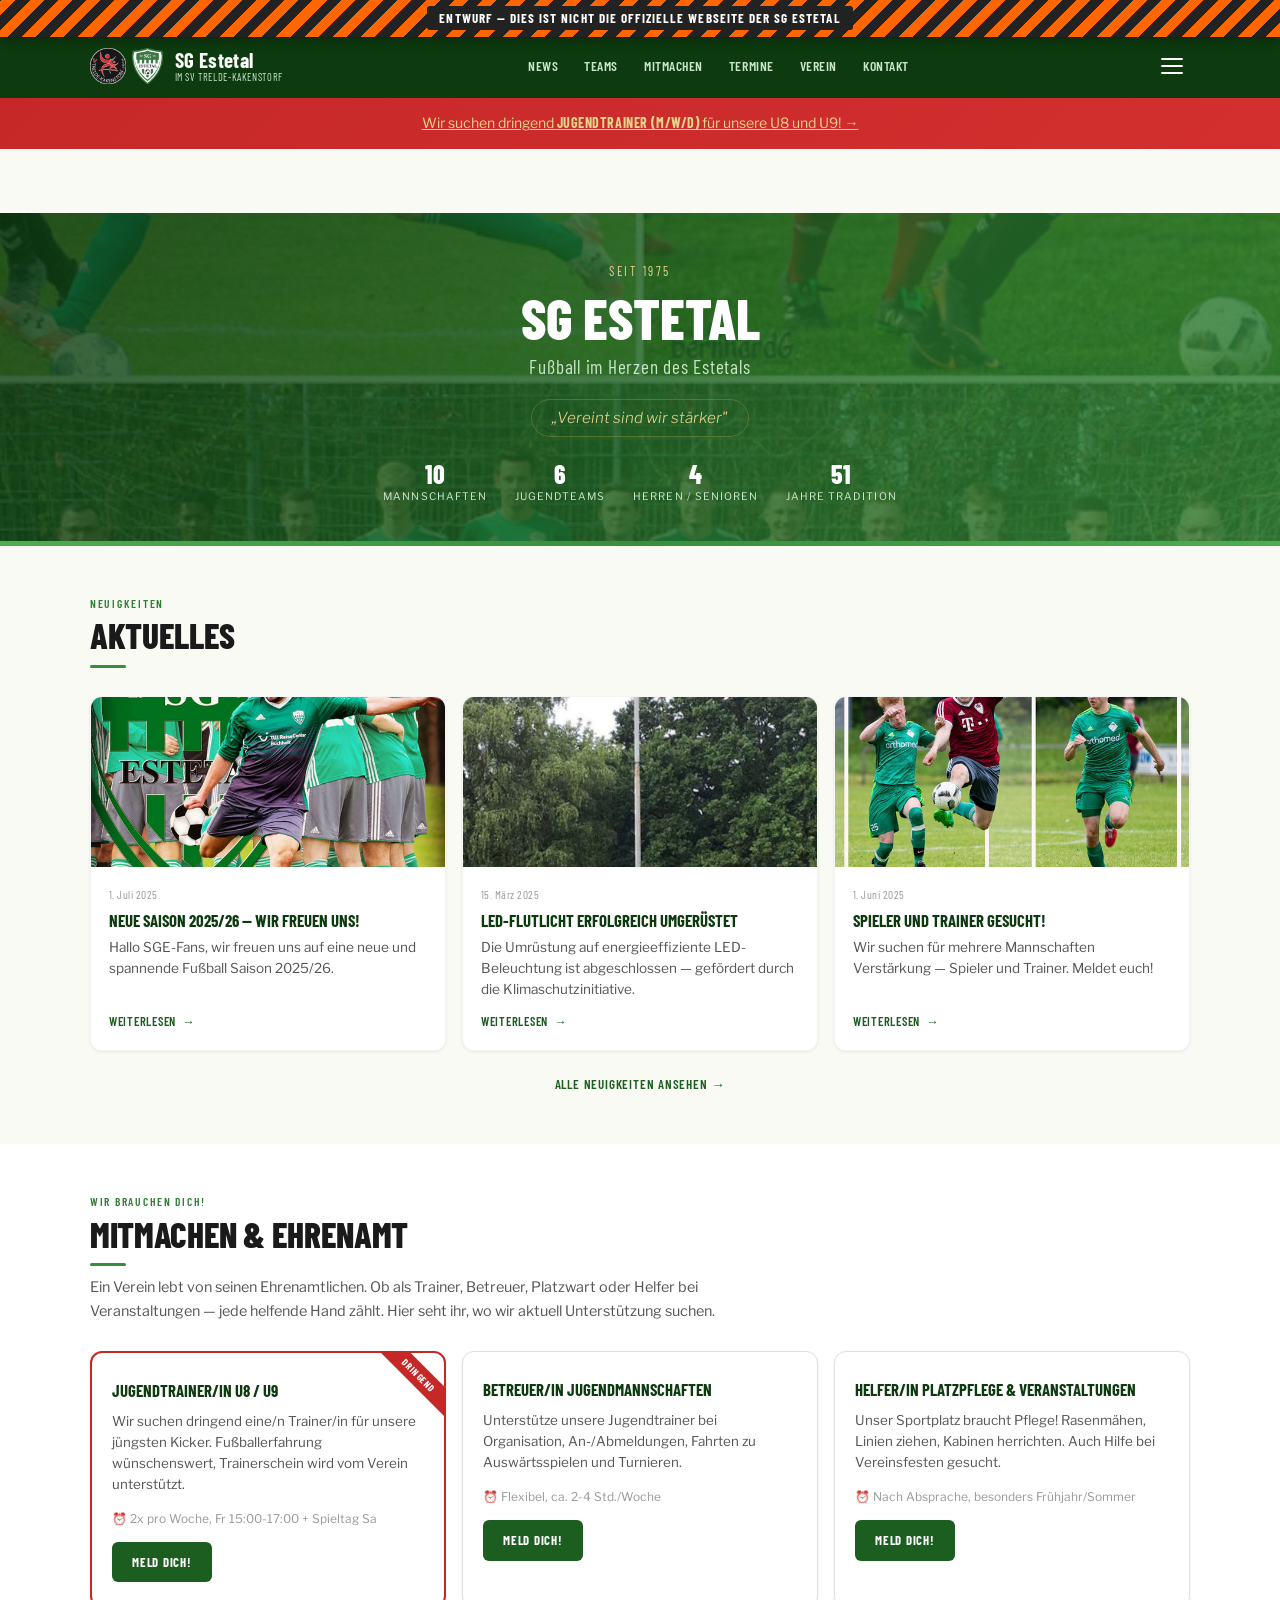
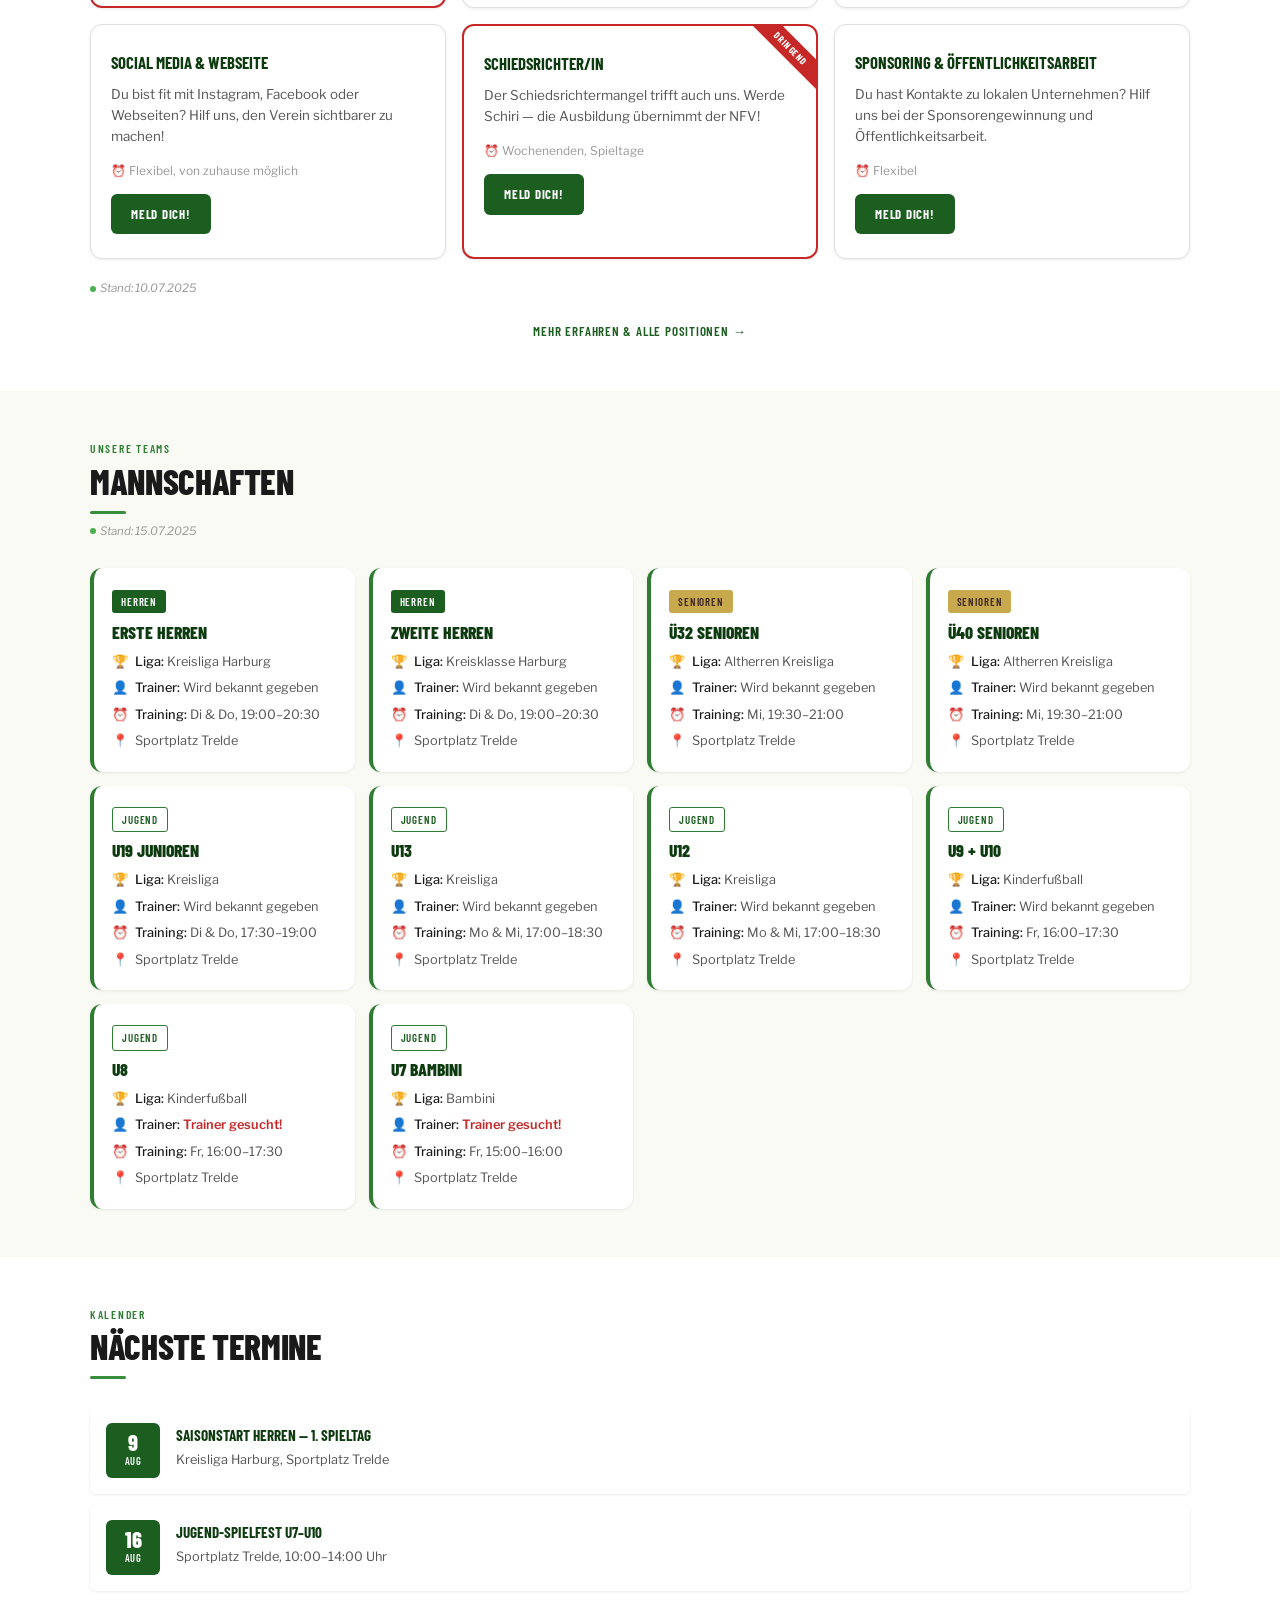
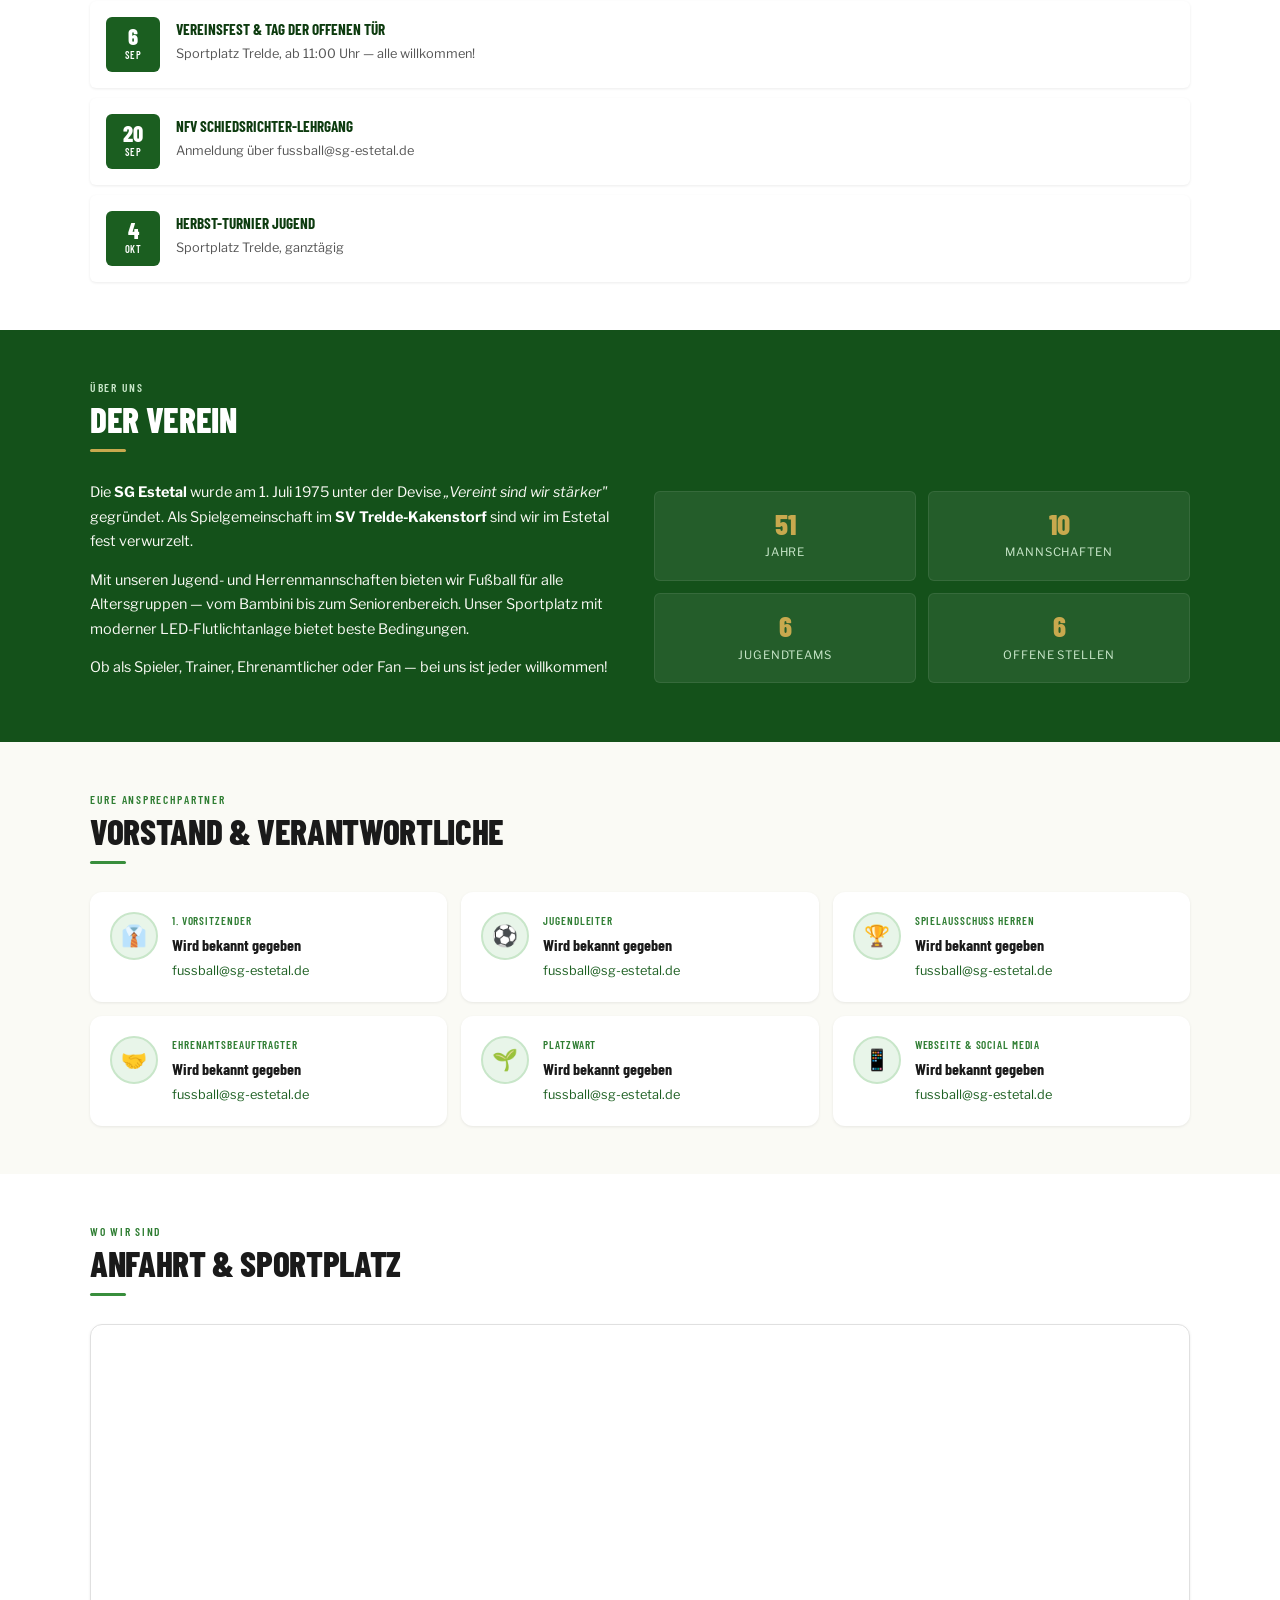
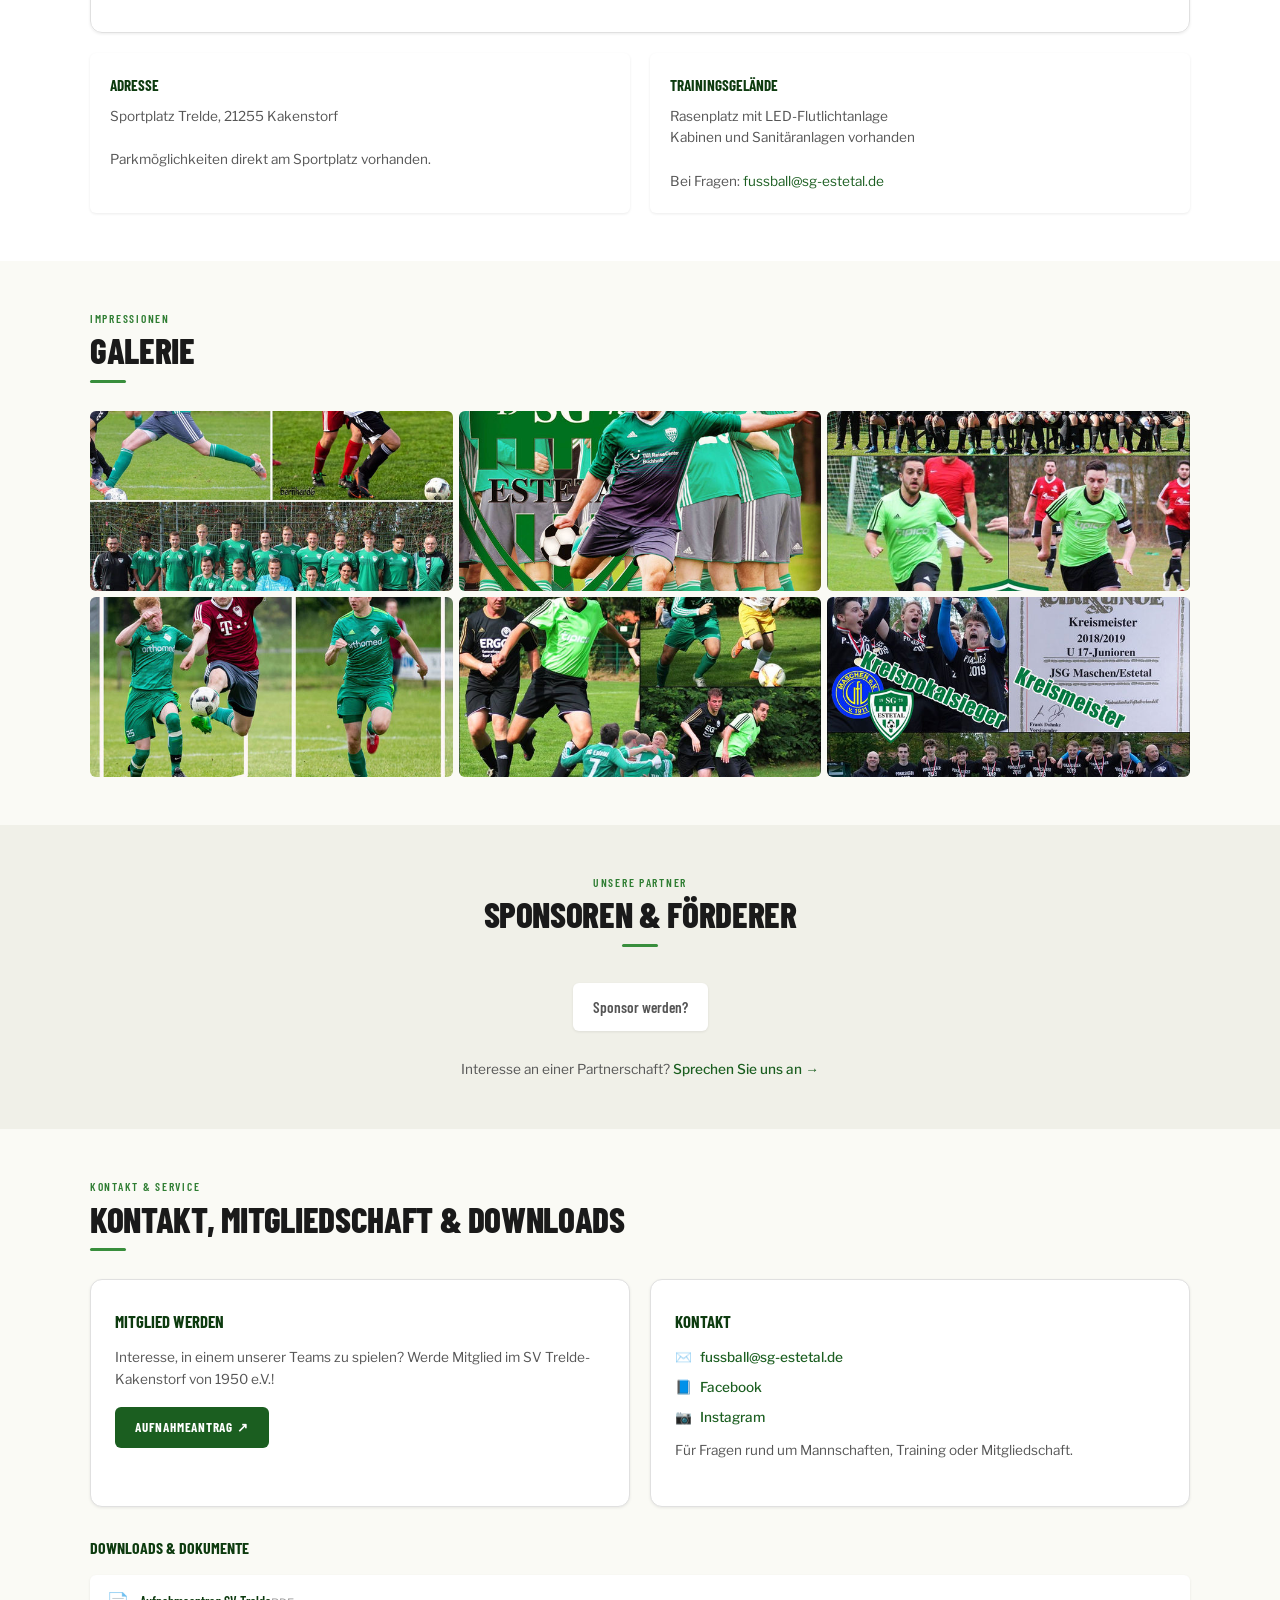
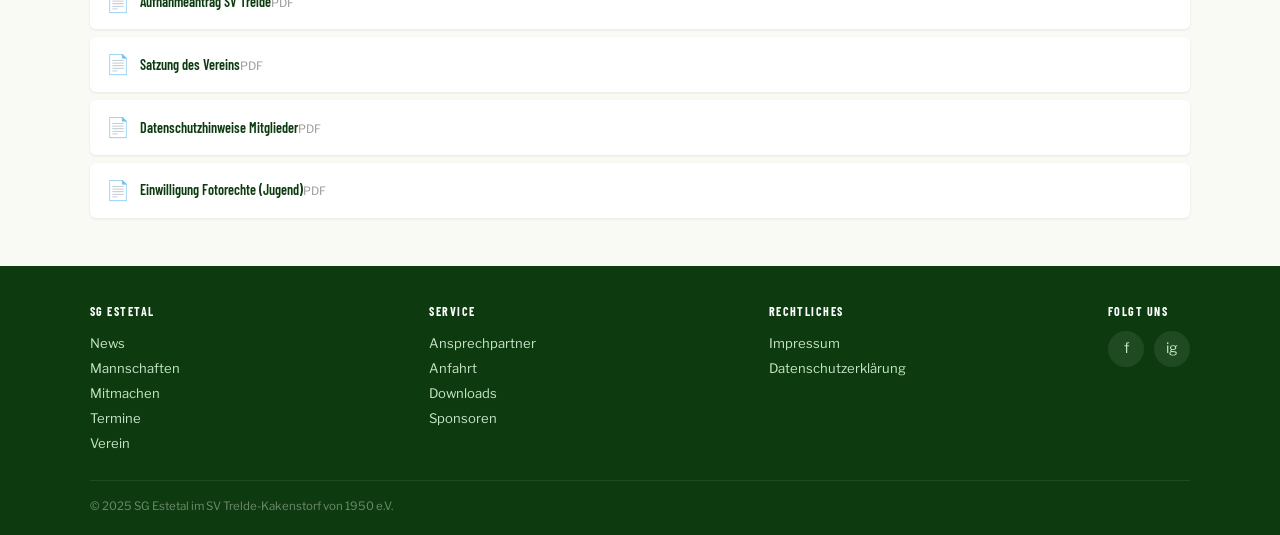
==== commit 60e0a791: "Unterseiten: Mannschaft-Detail, Mitmachen-Landing, Aktuelles-Stream - Team-Cards klickbar -> Detail-" ====
--- a/index.html
+++ b/index.html
@@ -231,6 +231,56 @@
 .footer__social a:hover{background:var(--green-600);color:var(--white)}
 .footer__bottom{margin-top:24px;padding-top:16px;border-top:1px solid rgba(255,255,255,.08);display:flex;flex-wrap:wrap;justify-content:space-between;gap:8px;font-size:.72rem;color:rgba(255,255,255,.4)}
 
+/* ── Subpage Overlay ── */
+.subpage-overlay{position:fixed;inset:0;background:var(--cream);z-index:1500;display:none;overflow-y:auto;padding-top:calc(var(--mock-h) + var(--hdr) + 16px)}
+.subpage-overlay.open{display:block}
+.subpage{max-width:800px;margin:0 auto;padding:24px 20px 60px}
+.subpage__back{display:inline-flex;align-items:center;gap:6px;font-family:var(--font-d);font-weight:600;font-size:.82rem;letter-spacing:.06em;text-transform:uppercase;color:var(--green-700);margin-bottom:24px;cursor:pointer;background:none;border:none;padding:8px 0}
+.subpage__back:hover{color:var(--green-500)}
+.subpage__badge{display:inline-block;font-family:var(--font-d);font-weight:600;font-size:.72rem;letter-spacing:.1em;text-transform:uppercase;padding:4px 12px;border-radius:20px;margin-bottom:12px}
+.subpage__title{font-family:var(--font-d);font-weight:800;font-size:2rem;text-transform:uppercase;color:var(--green-900);line-height:1.1;margin-bottom:20px}
+.subpage__meta{display:flex;flex-wrap:wrap;gap:16px;margin-bottom:28px}
+.subpage__meta-item{display:flex;align-items:center;gap:8px;font-size:.88rem;color:var(--gray-600);background:var(--white);padding:10px 16px;border-radius:var(--radius);box-shadow:var(--shadow-sm)}
+.subpage__meta-item .icon{font-size:1.1rem}
+.subpage__meta-item strong{color:var(--green-900)}
+.subpage__body{font-size:.92rem;line-height:1.7;color:var(--gray-600);margin-bottom:28px}
+.subpage__body p{margin-bottom:14px}
+.subpage__fussballde{display:inline-flex;align-items:center;gap:10px;background:var(--green-700);color:var(--white);font-family:var(--font-d);font-weight:700;font-size:.88rem;letter-spacing:.06em;text-transform:uppercase;padding:14px 24px;border-radius:var(--radius);transition:all .25s;margin-bottom:16px}
+.subpage__fussballde:hover{background:var(--green-600);color:var(--white)}
+.subpage__section{margin-top:32px;padding-top:24px;border-top:1px solid var(--gray-200)}
+.subpage__section-title{font-family:var(--font-d);font-weight:700;font-size:1.05rem;text-transform:uppercase;color:var(--green-900);margin-bottom:16px}
+.subpage__kader-hint{font-size:.85rem;color:var(--gray-400);font-style:italic}
+
+/* ── News List / Stream ── */
+.news-stream{display:flex;flex-direction:column;gap:20px}
+.news-stream-item{display:flex;gap:20px;background:var(--white);border-radius:var(--radius-lg);overflow:hidden;box-shadow:var(--shadow-sm);transition:all .3s;cursor:pointer;border:1px solid rgba(0,0,0,.04)}
+.news-stream-item:hover{box-shadow:var(--shadow-md);transform:translateY(-2px)}
+.news-stream-item__img{width:180px;min-height:140px;object-fit:cover;flex-shrink:0}
+@media(max-width:640px){.news-stream-item{flex-direction:column}.news-stream-item__img{width:100%;height:180px}}
+.news-stream-item__body{padding:20px;flex:1}
+.news-stream-item__date{font-size:.75rem;color:var(--gray-400);margin-bottom:4px}
+.news-stream-item__title{font-family:var(--font-d);font-weight:700;font-size:1.05rem;text-transform:uppercase;color:var(--green-900);margin-bottom:8px;line-height:1.2}
+.news-stream-item__excerpt{font-size:.85rem;color:var(--gray-600);line-height:1.6}
+
+/* ── Ehrenamt Landing ── */
+.ehrenamt-hero{background:linear-gradient(135deg,var(--green-900),var(--green-700));color:var(--white);border-radius:var(--radius-lg);padding:40px 32px;margin-bottom:28px;position:relative;overflow:hidden}
+.ehrenamt-hero::after{content:'';position:absolute;top:-40px;right:-40px;width:200px;height:200px;background:rgba(255,255,255,.04);border-radius:50%}
+.ehrenamt-hero__title{font-family:var(--font-d);font-weight:800;font-size:1.8rem;text-transform:uppercase;margin-bottom:12px}
+.ehrenamt-hero__text{font-size:.92rem;line-height:1.7;opacity:.85;max-width:600px}
+.ehrenamt-stats{display:grid;grid-template-columns:repeat(auto-fit,minmax(140px,1fr));gap:16px;margin:24px 0}
+.ehrenamt-stat{background:var(--white);border-radius:var(--radius);padding:20px;text-align:center;box-shadow:var(--shadow-sm)}
+.ehrenamt-stat__num{font-family:var(--font-d);font-weight:800;font-size:2rem;color:var(--green-700)}
+.ehrenamt-stat__label{font-size:.78rem;color:var(--gray-600);text-transform:uppercase;letter-spacing:.06em}
+.ehrenamt-detail-card{background:var(--white);border-radius:var(--radius-lg);padding:24px;margin-bottom:16px;box-shadow:var(--shadow-sm);border-left:4px solid var(--green-400)}
+.ehrenamt-detail-card--urgent{border-left-color:var(--red-600);background:var(--red-50)}
+.ehrenamt-detail-card__header{display:flex;align-items:center;justify-content:space-between;margin-bottom:12px}
+.ehrenamt-detail-card__title{font-family:var(--font-d);font-weight:700;font-size:1.05rem;text-transform:uppercase;color:var(--green-900)}
+.ehrenamt-detail-card__urgent-tag{font-family:var(--font-d);font-weight:700;font-size:.68rem;letter-spacing:.08em;text-transform:uppercase;color:var(--white);background:var(--red-600);padding:3px 10px;border-radius:20px}
+.ehrenamt-detail-card__text{font-size:.88rem;color:var(--gray-600);line-height:1.6;margin-bottom:14px}
+.ehrenamt-detail-card__meta{display:flex;flex-wrap:wrap;gap:12px;font-size:.82rem;color:var(--gray-400)}
+.ehrenamt-detail-card__cta{display:inline-flex;margin-top:14px;font-family:var(--font-d);font-weight:700;font-size:.82rem;letter-spacing:.06em;text-transform:uppercase;color:var(--white);background:var(--green-700);padding:10px 20px;border-radius:var(--radius)}
+.ehrenamt-detail-card--urgent .ehrenamt-detail-card__cta{background:var(--red-600)}
+
 /* ── News Detail Overlay ── */
 .news-detail-overlay{position:fixed;inset:0;background:rgba(0,0,0,.6);z-index:2000;display:none;align-items:center;justify-content:center;padding:20px;backdrop-filter:blur(4px)}
 .news-detail-overlay.open{display:flex}
@@ -327,6 +377,7 @@
       <div class="section__divider"></div>
     </div>
     <div class="news-grid" id="newsGrid"></div>
+    <div style="text-align:center;margin-top:20px"><a href="#aktuelles" onclick="openAktuelles();return false" style="font-family:var(--font-d);font-weight:600;font-size:.82rem;letter-spacing:.06em;text-transform:uppercase;color:var(--green-700)">Alle Neuigkeiten ansehen →</a></div>
   </div>
 </section>
 
@@ -340,6 +391,7 @@
       <p class="section__desc">Ein Verein lebt von seinen Ehrenamtlichen. Ob als Trainer, Betreuer, Platzwart oder Helfer bei Veranstaltungen — jede helfende Hand zählt. Hier seht ihr, wo wir aktuell Unterstützung suchen.</p>
     </div>
     <div class="volunteer-grid" id="volunteerGrid"></div>
+    <div style="text-align:center;margin-top:20px"><a href="#mitmachen" onclick="openMitmachen();return false" style="font-family:var(--font-d);font-weight:600;font-size:.82rem;letter-spacing:.06em;text-transform:uppercase;color:var(--green-700)">Mehr erfahren & alle Positionen →</a></div>
   </div>
 </section>
 
@@ -493,6 +545,7 @@
 
 <button class="back-to-top" id="backToTop" aria-label="Nach oben">↑</button>
 <div class="news-detail-overlay" id="newsOverlay"><article class="news-detail" id="newsDetail"></article></div>
+<div class="subpage-overlay" id="subpageOverlay"><div class="subpage" id="subpageContent"></div></div>
 
 <!-- ═══════════════════════════════════════════
      CMS — Daten werden aus content/*.json geladen
@@ -518,15 +571,15 @@
 
   CMS.meta = meta;
   CMS.urgentBanner = banner;
-  CMS.news = news;
+  CMS.news = Array.isArray(news) ? news : (news.items || news);
   CMS.teamsLastUpdated = teams.lastUpdated;
   CMS.teams = teams.teams;
   CMS.ehrenamtLastUpdated = ehrenamt.lastUpdated;
   CMS.ehrenamt = ehrenamt.positionen;
-  CMS.termine = termine;
-  CMS.ansprechpartner = ansprechpartner;
-  CMS.sponsoren = sponsoren;
-  CMS.downloads = downloads;
+  CMS.termine = Array.isArray(termine) ? termine : (termine.items || termine);
+  CMS.ansprechpartner = Array.isArray(ansprechpartner) ? ansprechpartner : (ansprechpartner.items || ansprechpartner);
+  CMS.sponsoren = Array.isArray(sponsoren) ? sponsoren : (sponsoren.items || sponsoren);
+  CMS.downloads = Array.isArray(downloads) ? downloads : (downloads.items || downloads);
   CMS.impressum = impressum;
   CMS.datenschutz = datenschutz;
 }
@@ -589,7 +642,7 @@
   document.getElementById('teamsTimestamp').innerHTML = `Stand: ${fmt(CMS.teamsLastUpdated)}`;
   document.getElementById('teamsGrid').innerHTML = CMS.teams.map((t,i) => {
     const trainerWarning = t.trainer.includes('gesucht') ? ' style="color:var(--red-600);font-weight:600"' : '';
-    return `<div class="team-card fade-up stagger-${(i%6)+1}">
+    return `<div class="team-card fade-up stagger-${(i%6)+1}" style="cursor:pointer" onclick="openTeam('${t.slug}')">
       <div class="team-card__category">${catBadge(t.category)}</div>
       <div class="team-card__name">${t.name}</div>
       <div class="team-card__info">
@@ -709,9 +762,134 @@
 }
 document.getElementById('newsOverlay').addEventListener('click',e=>{if(e.target===e.currentTarget)closeOverlay()});
 
+function closeSubpage() {
+  document.getElementById('subpageOverlay').classList.remove('open');
+  document.body.style.overflow='';
+  history.pushState(null,'',window.location.pathname);
+}
+
+// ── Team Detail Page ──
+function openTeam(slug) {
+  const t = CMS.teams.find(x=>x.slug===slug); if(!t) return;
+  history.pushState(null,'',`#mannschaft/${slug}`);
+  const trainerHtml = t.trainer.includes('gesucht')
+    ? `<strong style="color:var(--red-600)">${t.trainer}</strong> <a href="mailto:${CMS.meta.email}?subject=Trainer ${t.name}" style="color:var(--red-600);font-size:.8rem">(Jetzt melden!)</a>`
+    : `<strong>${t.trainer}</strong>`;
+  document.getElementById('subpageContent').innerHTML = `
+    <button class="subpage__back" onclick="closeSubpage()">← Zurück zur Übersicht</button>
+    <span class="subpage__badge badge ${({Herren:'',Senioren:'badge--gold',Jugend:'badge--outline'})[t.category]||''}">${t.category}</span>
+    <h1 class="subpage__title">${t.name}</h1>
+    <div class="subpage__meta">
+      <div class="subpage__meta-item"><span class="icon">🏆</span> Liga: <strong>${t.liga}</strong></div>
+      <div class="subpage__meta-item"><span class="icon">👤</span> Trainer: ${trainerHtml}</div>
+      <div class="subpage__meta-item"><span class="icon">⏰</span> Training: <strong>${t.training}</strong></div>
+      <div class="subpage__meta-item"><span class="icon">📍</span> <strong>${t.ort}</strong></div>
+    </div>
+    <div class="subpage__body"><p>${t.beschreibung||''}</p></div>
+    ${t.fussballde ? `<a href="${t.fussballde}" target="_blank" class="subpage__fussballde">⚽ Auf fussball.de ansehen →</a>` : ''}
+    <div class="subpage__section">
+      <h3 class="subpage__section-title">Kader</h3>
+      ${t.kader && t.kader.length > 0
+        ? `<ul>${t.kader.map(k=>`<li>${k}</li>`).join('')}</ul>`
+        : `<p class="subpage__kader-hint">Der Kader wird in Kürze veröffentlicht. Für Infos: <a href="mailto:${CMS.meta.email}" style="color:var(--green-700)">${CMS.meta.email}</a></p>`
+      }
+    </div>
+    <div class="subpage__section">
+      <h3 class="subpage__section-title">Kontakt</h3>
+      <p style="font-size:.88rem;color:var(--gray-600)">Interesse mitzuspielen oder Fragen zum Training?<br>
+      Schreib uns: <a href="mailto:${CMS.meta.email}" style="color:var(--green-700);font-weight:600">${CMS.meta.email}</a></p>
+    </div>
+    <div class="timestamp" style="margin-top:24px">Stand: ${fmt(CMS.teamsLastUpdated)}</div>`;
+  document.getElementById('subpageOverlay').classList.add('open');
+  document.getElementById('subpageOverlay').scrollTop = 0;
+  document.body.style.overflow='hidden';
+}
+
+// ── Aktuelles Stream Page ──
+function openAktuelles() {
+  history.pushState(null,'',`#aktuelles`);
+  document.getElementById('subpageContent').innerHTML = `
+    <button class="subpage__back" onclick="closeSubpage()">← Zurück zur Startseite</button>
+    <span class="subpage__badge badge badge--outline" style="color:var(--green-700);border-color:var(--green-700)">Neuigkeiten</span>
+    <h1 class="subpage__title">Alle Aktuelles</h1>
+    <div class="news-stream">
+      ${CMS.news.map(n => `
+        <div class="news-stream-item" onclick="closeSubpage();setTimeout(()=>openNews('${n.id}'),100)">
+          ${n.image ? `<img class="news-stream-item__img" src="${n.image}" alt="${n.title}" loading="lazy">` : ''}
+          <div class="news-stream-item__body">
+            <div class="news-stream-item__date">${fmtL(n.date)}</div>
+            <div class="news-stream-item__title">${n.title}</div>
+            <div class="news-stream-item__excerpt">${n.excerpt}</div>
+          </div>
+        </div>
+      `).join('')}
+    </div>`;
+  document.getElementById('subpageOverlay').classList.add('open');
+  document.getElementById('subpageOverlay').scrollTop = 0;
+  document.body.style.overflow='hidden';
+}
+
+// ── Mitmachen / Ehrenamt Landing ──
+function openMitmachen() {
+  history.pushState(null,'',`#mitmachen`);
+  const urgent = CMS.ehrenamt.filter(e=>e.urgent);
+  const regular = CMS.ehrenamt.filter(e=>!e.urgent);
+  document.getElementById('subpageContent').innerHTML = `
+    <button class="subpage__back" onclick="closeSubpage()">← Zurück zur Startseite</button>
+    <div class="ehrenamt-hero">
+      <div class="ehrenamt-hero__title">Mitmachen & Ehrenamt</div>
+      <div class="ehrenamt-hero__text">Ein Verein lebt nicht nur von seinen Spielern — sondern von allen, die anpacken. Ob Trainer, Betreuer, Platzwart oder Helfer bei Veranstaltungen: Ohne Ehrenamt kein Fußball. Hier siehst du, wo wir aktuell Unterstützung brauchen.</div>
+    </div>
+    <div class="ehrenamt-stats">
+      <div class="ehrenamt-stat"><div class="ehrenamt-stat__num">${CMS.ehrenamt.length}</div><div class="ehrenamt-stat__label">Offene Positionen</div></div>
+      <div class="ehrenamt-stat"><div class="ehrenamt-stat__num">${urgent.length}</div><div class="ehrenamt-stat__label">Dringend gesucht</div></div>
+      <div class="ehrenamt-stat"><div class="ehrenamt-stat__num">${CMS.teams.length}</div><div class="ehrenamt-stat__label">Mannschaften</div></div>
+    </div>
+    ${urgent.length ? `<h2 style="font-family:var(--font-d);font-weight:700;font-size:1.1rem;text-transform:uppercase;color:var(--red-600);margin:28px 0 16px">Dringend gesucht</h2>` : ''}
+    ${urgent.map(v => `
+      <div class="ehrenamt-detail-card ehrenamt-detail-card--urgent">
+        <div class="ehrenamt-detail-card__header">
+          <div class="ehrenamt-detail-card__title">${v.title}</div>
+          <span class="ehrenamt-detail-card__urgent-tag">Dringend</span>
+        </div>
+        <div class="ehrenamt-detail-card__text">${v.text}</div>
+        <div class="ehrenamt-detail-card__meta"><span>⏰ ${v.aufwand}</span></div>
+        <a href="mailto:${v.kontakt}?subject=Ehrenamt: ${v.title}" class="ehrenamt-detail-card__cta">Jetzt melden →</a>
+      </div>
+    `).join('')}
+    ${regular.length ? `<h2 style="font-family:var(--font-d);font-weight:700;font-size:1.1rem;text-transform:uppercase;color:var(--green-900);margin:28px 0 16px">Weitere Positionen</h2>` : ''}
+    ${regular.map(v => `
+      <div class="ehrenamt-detail-card">
+        <div class="ehrenamt-detail-card__header">
+          <div class="ehrenamt-detail-card__title">${v.title}</div>
+        </div>
+        <div class="ehrenamt-detail-card__text">${v.text}</div>
+        <div class="ehrenamt-detail-card__meta"><span>⏰ ${v.aufwand}</span></div>
+        <a href="mailto:${v.kontakt}?subject=Ehrenamt: ${v.title}" class="ehrenamt-detail-card__cta">Meld dich! →</a>
+      </div>
+    `).join('')}
+    <div style="margin-top:32px;padding:24px;background:var(--green-50);border-radius:var(--radius-lg);border:1px solid var(--green-100)">
+      <h3 style="font-family:var(--font-d);font-weight:700;font-size:.95rem;text-transform:uppercase;color:var(--green-900);margin-bottom:8px">Was bringt mir ein Ehrenamt?</h3>
+      <ul style="font-size:.88rem;color:var(--gray-600);line-height:1.8;padding-left:20px">
+        <li>Gemeinschaft und Zusammenhalt im Verein</li>
+        <li>Ehrenamtspauschale bis zu 840 EUR/Jahr steuerfrei</li>
+        <li>Trainerschein-Ausbildung wird vom Verein unterstützt</li>
+        <li>Persönliche Weiterentwicklung und Verantwortung</li>
+        <li>Spaß am Fußball und an der Vereinsarbeit</li>
+      </ul>
+    </div>
+    <div class="timestamp" style="margin-top:24px">Stand: ${fmt(CMS.ehrenamtLastUpdated)}</div>`;
+  document.getElementById('subpageOverlay').classList.add('open');
+  document.getElementById('subpageOverlay').scrollTop = 0;
+  document.body.style.overflow='hidden';
+}
+
 function checkHash() {
   const h = window.location.hash;
   if(h.startsWith('#artikel/')) openNews(h.replace('#artikel/',''));
+  else if(h.startsWith('#mannschaft/')) openTeam(h.replace('#mannschaft/',''));
+  else if(h==='#aktuelles') openAktuelles();
+  else if(h==='#mitmachen') openMitmachen();
   else if(h==='#impressum') openLegal('impressum');
   else if(h==='#datenschutz') openLegal('datenschutz');
 }
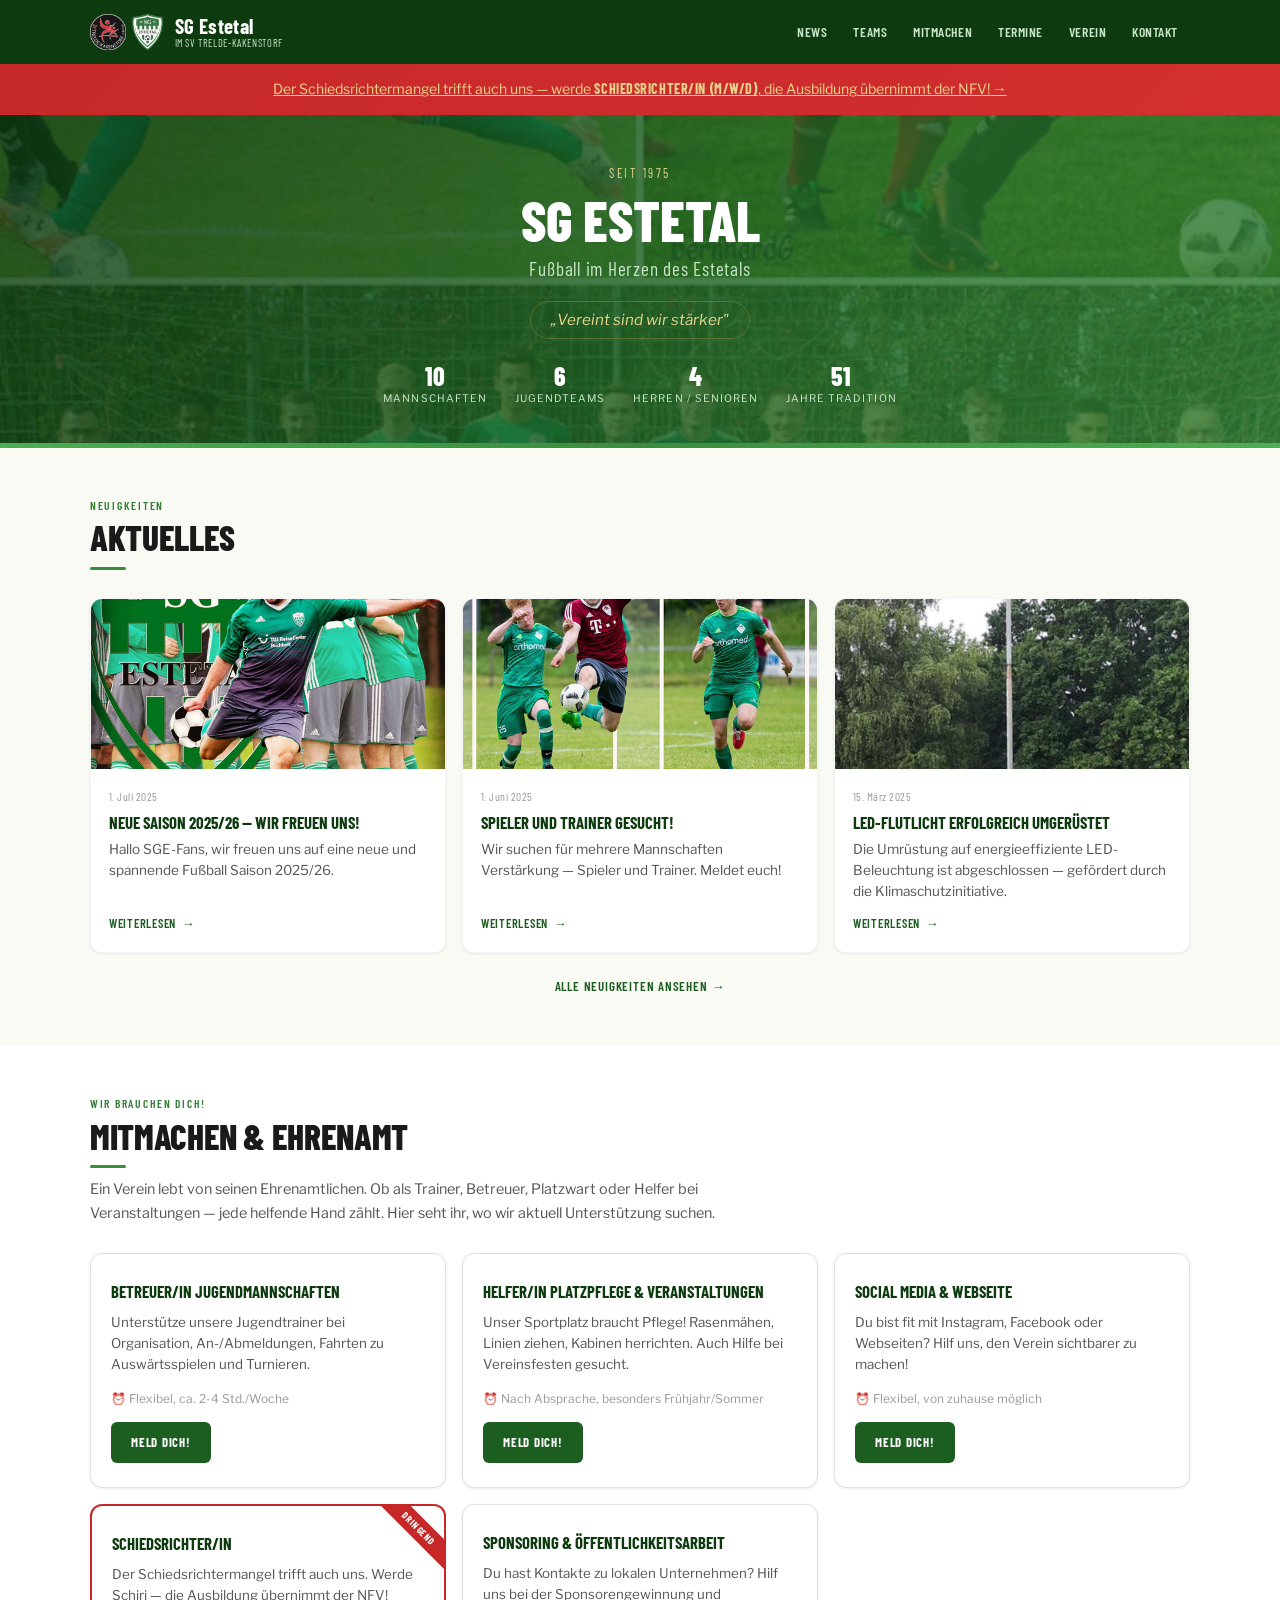
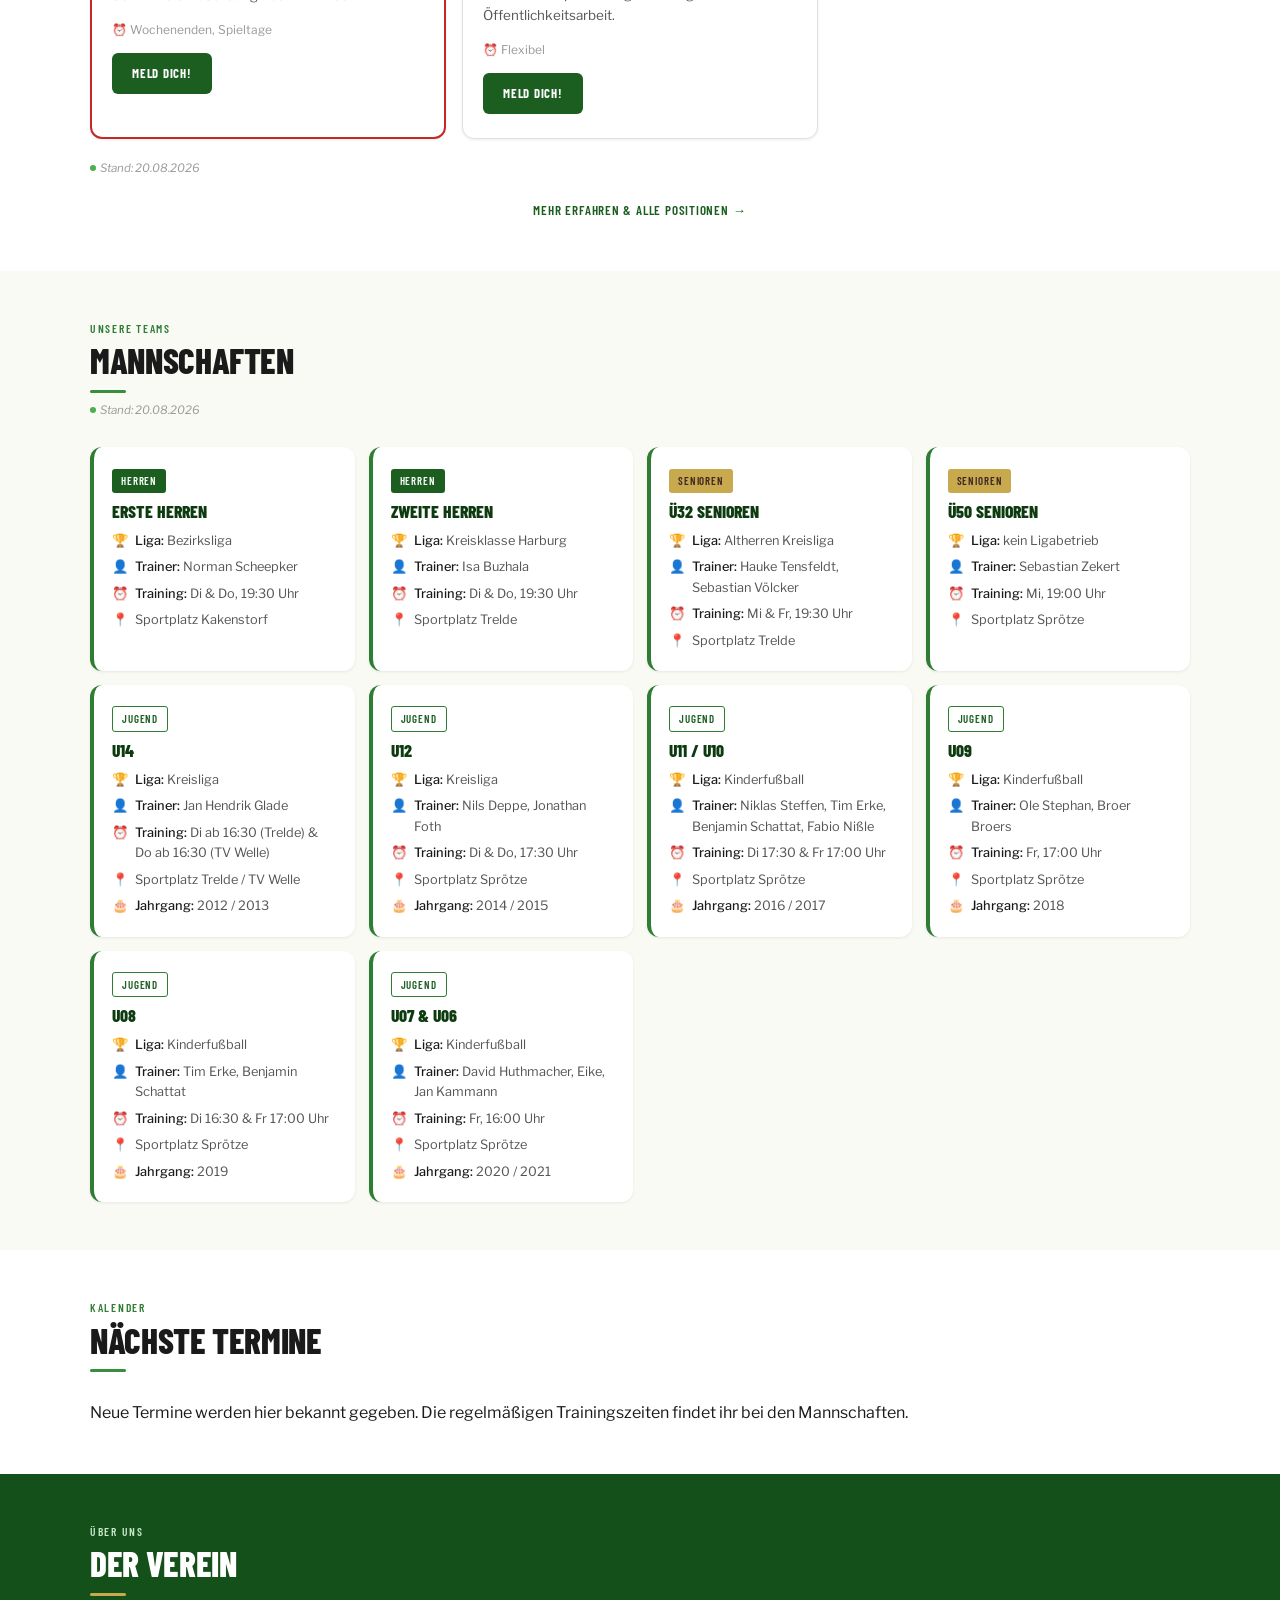
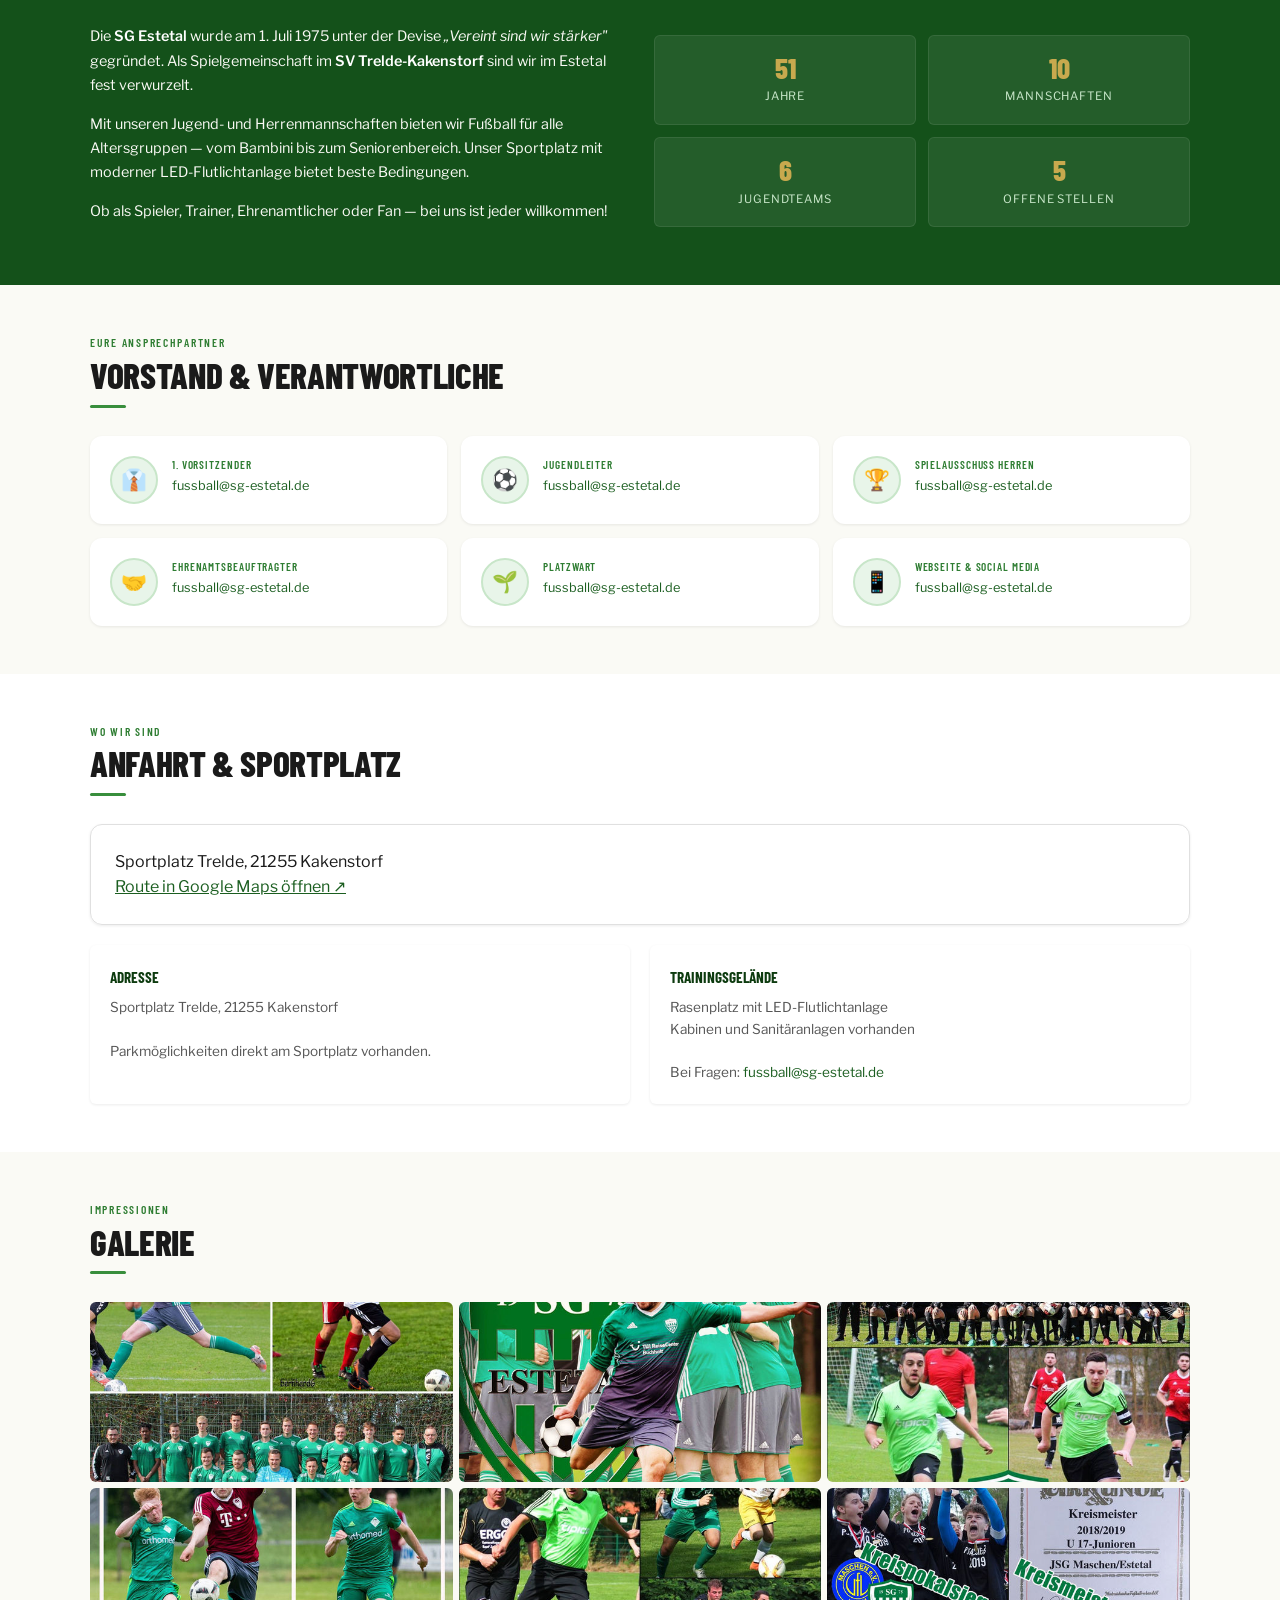
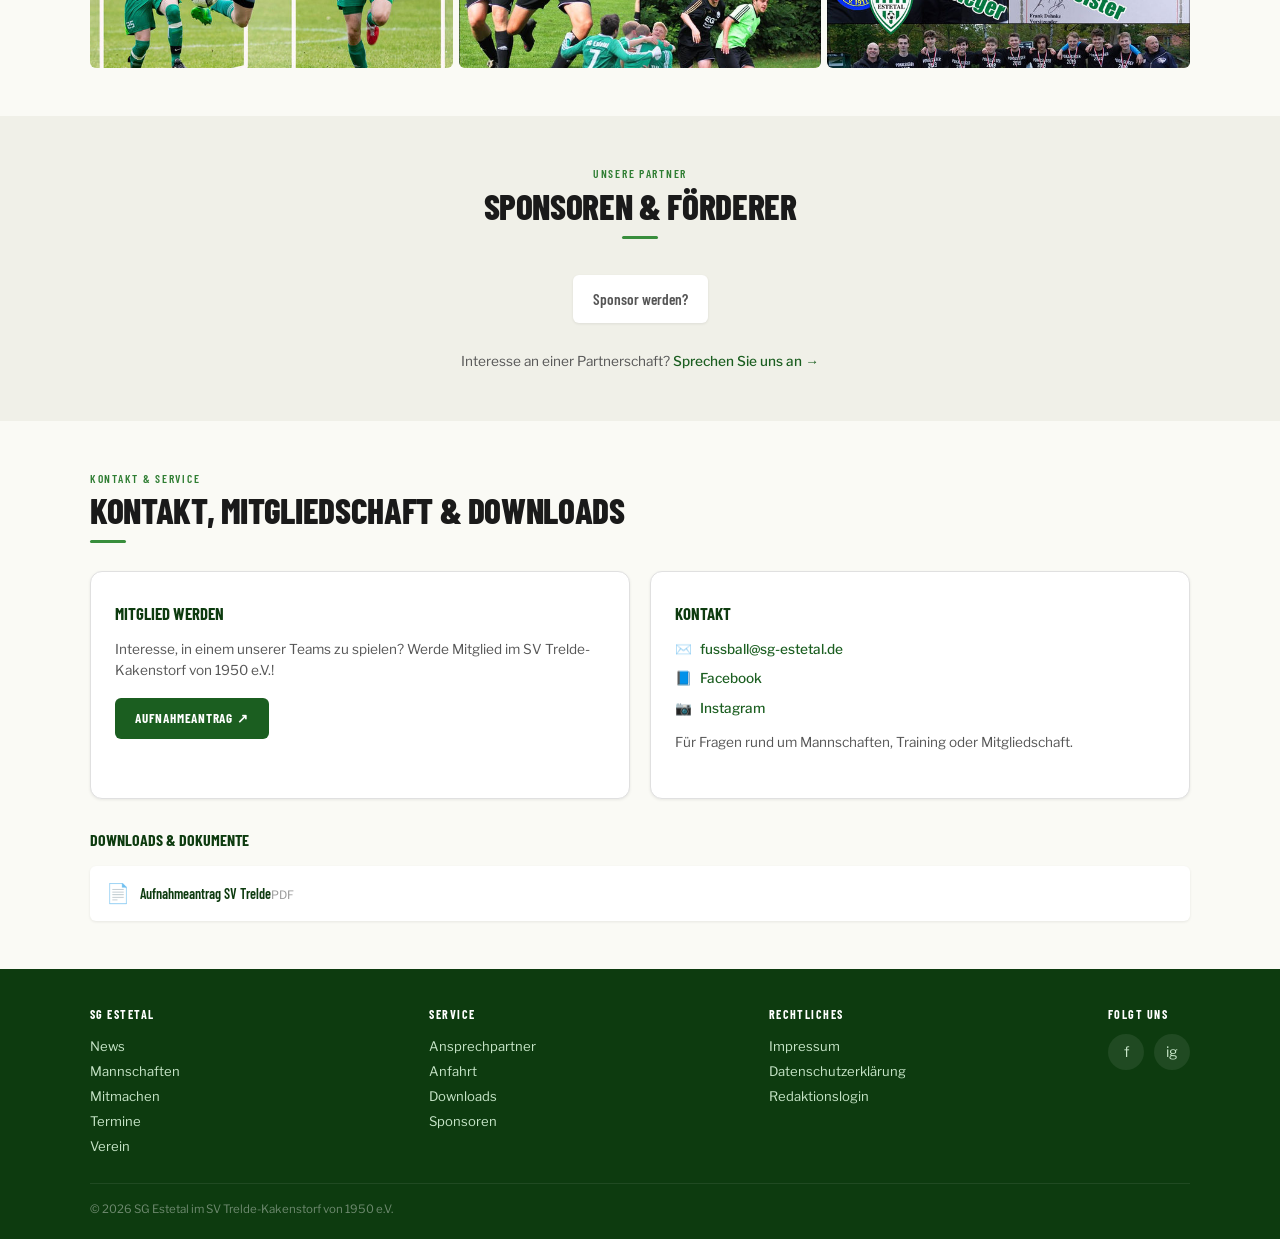
==== commit aa00aa6f: "Release vorbereiten: Mannschaften, Pages CMS und Website bereinigen" ====
--- a/index.html
+++ b/index.html
@@ -4,8 +4,9 @@
 <meta charset="UTF-8">
 <meta name="viewport" content="width=device-width, initial-scale=1.0">
 <title>SG Estetal — Vereint sind wir stärker</title>
-<link rel="preconnect" href="https://fonts.googleapis.com">
-<link href="https://fonts.googleapis.com/css2?family=Barlow+Condensed:wght@400;600;700;800&family=Libre+Franklin:ital,wght@0,300;0,400;0,500;0,600;1,400&display=swap" rel="stylesheet">
+<meta name="description" content="SG Estetal: Mannschaften, Trainingszeiten, Trainerkontakte und Neuigkeiten. Fußball im Estetal – von den Bambini bis zu den Senioren.">
+<link rel="icon" href="images/logo-sge.png" type="image/png">
+<link rel="stylesheet" href="fonts/fonts.css">
 <style>
 :root {
   --green-900: #0D3B0F; --green-800: #14511A; --green-700: #1B5E20;
@@ -23,7 +24,7 @@
   --radius: 6px; --radius-lg: 12px;
   --font-d: 'Barlow Condensed','Arial Narrow',sans-serif;
   --font-b: 'Libre Franklin','Helvetica Neue',sans-serif;
-  --mock-h: 34px;
+  --mock-h: 0px;
   --hdr: 64px;
 }
 *,*::before,*::after{box-sizing:border-box;margin:0;padding:0}
@@ -52,6 +53,7 @@
 }
 .hamburger{background:none;border:none;cursor:pointer;width:36px;height:36px;display:flex;flex-direction:column;justify-content:center;align-items:center;gap:5px;padding:0}
 .hamburger span{display:block;width:22px;height:2px;background:var(--white);border-radius:2px;transition:all .3s}
+@media(min-width:769px){.hamburger{display:none}}
 .hamburger.open span:nth-child(1){transform:translateY(7px) rotate(45deg)}
 .hamburger.open span:nth-child(2){opacity:0}
 .hamburger.open span:nth-child(3){transform:translateY(-7px) rotate(-45deg)}
@@ -106,7 +108,13 @@
 .urgent-banner{background:linear-gradient(135deg,var(--red-600),#D32F2F);color:var(--white);padding:14px 0;text-align:center;font-size:.88rem;margin-top:calc(var(--hdr) + var(--mock-h))}
 .urgent-banner strong{font-family:var(--font-d);font-weight:700;text-transform:uppercase;letter-spacing:.04em}
 .urgent-banner a{color:var(--gold-light);text-decoration:underline}
-.urgent-banner + .hero{margin-top:0}
+.urgent-banner:not([hidden]) ~ .hero{margin-top:0}
+.urgent-banner[hidden]{display:none}
+:focus-visible{outline:3px solid var(--gold);outline-offset:4px}
+.team-card{display:block}
+.site-status{padding:16px;background:var(--green-50);color:var(--green-900)}
+.site-status[hidden]{display:none}
+@media(prefers-reduced-motion:reduce){html{scroll-behavior:auto}*,*::before,*::after{transition:none!important;animation:none!important}}
 
 /* ── News Cards ── */
 .news-grid{display:grid;grid-template-columns:1fr;gap:16px}
@@ -316,11 +324,8 @@
 </head>
 <body>
 
-<!-- ══════════ MOCK BANNER ══════════ -->
-<div class="mock-banner"><span>ENTWURF — Dies ist nicht die offizielle Webseite der SG Estetal</span></div>
-
 <!-- ══════════ URGENT BANNER ══════════ -->
-<div class="urgent-banner" id="urgentBanner"></div>
+<div class="urgent-banner" id="urgentBanner" hidden></div>
 
 <!-- ══════════ HEADER ══════════ -->
 <header class="header" id="header">
@@ -340,7 +345,7 @@
       <a href="#verein">Verein</a>
       <a href="#kontakt">Kontakt</a>
     </nav>
-    <button class="hamburger" id="hamburger" aria-label="Menü öffnen"><span></span><span></span><span></span></button>
+    <button class="hamburger" id="hamburger" aria-label="Menü öffnen" aria-expanded="false" aria-controls="mobileMenu"><span></span><span></span><span></span></button>
   </div>
 </header>
 <nav class="mobile-menu" id="mobileMenu">
@@ -369,6 +374,8 @@
 </section>
 
 <!-- ══════════ NEWS ══════════ -->
+<div class="site-status" id="siteStatus" role="status">Inhalte werden geladen …</div>
+<noscript><p class="site-status">Bitte JavaScript aktivieren, um Mannschaften und Neuigkeiten zu sehen. Kontakt: <a href="mailto:fussball@sg-estetal.de">fussball@sg-estetal.de</a>.</p></noscript>
 <section class="section" id="news">
   <div class="container">
     <div class="section__header fade-up">
@@ -460,7 +467,7 @@
       <div class="section__divider"></div>
     </div>
     <div class="map-wrapper fade-up">
-      <iframe src="https://www.google.com/maps/embed?pb=!1m18!1m12!1m3!1d2394.5!2d9.85!3d53.35!2m3!1f0!2f0!3f0!3m2!1i1024!2i768!4f13.1!3m3!1m2!1s0x0%3A0x0!2sSportplatz+Trelde!5e0!3m2!1sde!2sde!4v1" allowfullscreen loading="lazy" title="Sportplatz Trelde"></iframe>
+      <p style="padding:24px">Sportplatz Trelde, 21255 Kakenstorf<br><a href="https://www.google.com/maps/search/?api=1&amp;query=Sportplatz+Trelde+Kakenstorf" target="_blank" rel="noopener noreferrer" style="color:var(--green-700);text-decoration:underline">Route in Google Maps öffnen ↗</a></p>
     </div>
     <div class="location-info" id="locationInfo"></div>
   </div>
@@ -530,6 +537,7 @@
         <div class="footer__col-title">Rechtliches</div>
         <a href="#impressum" onclick="openLegal('impressum');return false">Impressum</a>
         <a href="#datenschutz" onclick="openLegal('datenschutz');return false">Datenschutzerklärung</a>
+        <a href="admin/">Redaktionslogin</a>
       </div>
       <div>
         <div class="footer__col-title">Folgt uns</div>
@@ -537,7 +545,7 @@
       </div>
     </div>
     <div class="footer__bottom">
-      <span>© 2025 SG Estetal im SV Trelde-Kakenstorf von 1950 e.V.</span>
+      <span>© <span id="copyrightYear">2026</span> SG Estetal im SV Trelde-Kakenstorf von 1950 e.V.</span>
 
     </div>
   </div>
@@ -549,37 +557,54 @@
 
 <!-- ═══════════════════════════════════════════
      CMS — Daten werden aus content/*.json geladen
-     Admin-UI unter /admin/ (Decap CMS)
+     Redaktionszugang unter admin/ (Pages CMS)
      ═══════════════════════════════════════════ -->
 <script>
 const CMS = {};
 
+async function readContent(name, fallback) {
+  try {
+    const response = await fetch(`content/${name}`, { cache: 'no-cache' });
+    if (!response.ok) throw new Error(`${name}: HTTP ${response.status}`);
+    return name.endsWith('.json') ? await response.json() : await response.text();
+  } catch (error) {
+    console.error(error);
+    if (fallback === undefined) throw error;
+    CMS.loadFailed = true;
+    return fallback;
+  }
+}
+const contentItems = value => Array.isArray(value) ? value : (value?.items || []);
+function setHash(hash) {
+  if (location.hash !== hash) history.pushState(null,'',hash || location.pathname);
+}
+
 async function loadCMS() {
   const [meta, banner, news, teams, ehrenamt, termine, ansprechpartner, sponsoren, downloads, impressum, datenschutz] = await Promise.all([
-    fetch('content/meta.json').then(r => r.json()),
-    fetch('content/banner.json').then(r => r.json()),
-    fetch('content/news.json').then(r => r.json()),
-    fetch('content/teams.json').then(r => r.json()),
-    fetch('content/ehrenamt.json').then(r => r.json()),
-    fetch('content/termine.json').then(r => r.json()),
-    fetch('content/ansprechpartner.json').then(r => r.json()),
-    fetch('content/sponsoren.json').then(r => r.json()),
-    fetch('content/downloads.json').then(r => r.json()),
-    fetch('content/impressum.html').then(r => r.text()),
-    fetch('content/datenschutz.html').then(r => r.text())
+    readContent('meta.json'),
+    readContent('banner.json', { active: false }),
+    readContent('news.json', { items: [] }),
+    readContent('teams.json', { teams: [] }),
+    readContent('ehrenamt.json', { positionen: [] }),
+    readContent('termine.json', { items: [] }),
+    readContent('ansprechpartner.json', { items: [] }),
+    readContent('sponsoren.json', { items: [] }),
+    readContent('downloads.json', { items: [] }),
+    readContent('impressum.html', '<p>Das Impressum konnte nicht geladen werden. Bitte laden Sie die Seite erneut.</p>'),
+    readContent('datenschutz.html', '<p>Die Datenschutzerklärung konnte nicht geladen werden. Bitte laden Sie die Seite erneut.</p>')
   ]);
 
   CMS.meta = meta;
   CMS.urgentBanner = banner;
-  CMS.news = Array.isArray(news) ? news : (news.items || news);
+  CMS.news = contentItems(news).sort((a,b) => b.date.localeCompare(a.date));
   CMS.teamsLastUpdated = teams.lastUpdated;
   CMS.teams = teams.teams;
   CMS.ehrenamtLastUpdated = ehrenamt.lastUpdated;
   CMS.ehrenamt = ehrenamt.positionen;
-  CMS.termine = Array.isArray(termine) ? termine : (termine.items || termine);
-  CMS.ansprechpartner = Array.isArray(ansprechpartner) ? ansprechpartner : (ansprechpartner.items || ansprechpartner);
-  CMS.sponsoren = Array.isArray(sponsoren) ? sponsoren : (sponsoren.items || sponsoren);
-  CMS.downloads = Array.isArray(downloads) ? downloads : (downloads.items || downloads);
+  CMS.termine = contentItems(termine);
+  CMS.ansprechpartner = contentItems(ansprechpartner);
+  CMS.sponsoren = contentItems(sponsoren);
+  CMS.downloads = contentItems(downloads);
   CMS.impressum = impressum;
   CMS.datenschutz = datenschutz;
 }
@@ -587,15 +612,23 @@
 /* ═════════════════════════════════════
    RENDER FUNCTIONS
    ═════════════════════════════════════ */
-const fmt = d => new Date(d).toLocaleDateString('de-DE',{day:'2-digit',month:'2-digit',year:'numeric'});
+const fmt = d => d ? new Date(d).toLocaleDateString('de-DE',{day:'2-digit',month:'2-digit',year:'numeric'}) : 'wird aktualisiert';
 const fmtL = d => new Date(d).toLocaleDateString('de-DE',{day:'numeric',month:'long',year:'numeric'});
 const catBadge = c => `<span class="badge ${({Herren:'',Senioren:'badge--gold',Jugend:'badge--outline'})[c]||''}">${c}</span>`;
+
+// Kontakt-Eintrag (Telefon oder E-Mail) als klickbarer Link
+const kontaktLink = k => k.includes('@')
+  ? `<a href="mailto:${k}" style="color:var(--green-700)">${k}</a>`
+  : `<a href="tel:${k.replace(/[^0-9+]/g,'')}" style="color:var(--green-700)">${k}</a>`;
+const kontaktHtml = t => (t.kontakt && t.kontakt.length)
+  ? t.kontakt.map(kontaktLink).join(' &middot; ') : '';
 
 // Urgent Banner
 function renderBanner() {
   const b = CMS.urgentBanner;
   const el = document.getElementById('urgentBanner');
-  if (!b.active) { el.style.display = 'none'; return; }
+  el.hidden = !b.active;
+  if (!b.active) return;
   el.innerHTML = `<div class="container">${b.link ? `<a href="${b.link}">${b.text}</a>` : b.text}</div>`;
 }
 
@@ -642,7 +675,7 @@
   document.getElementById('teamsTimestamp').innerHTML = `Stand: ${fmt(CMS.teamsLastUpdated)}`;
   document.getElementById('teamsGrid').innerHTML = CMS.teams.map((t,i) => {
     const trainerWarning = t.trainer.includes('gesucht') ? ' style="color:var(--red-600);font-weight:600"' : '';
-    return `<div class="team-card fade-up stagger-${(i%6)+1}" style="cursor:pointer" onclick="openTeam('${t.slug}')">
+    return `<a class="team-card fade-up stagger-${(i%6)+1}" href="#mannschaft/${t.slug}">
       <div class="team-card__category">${catBadge(t.category)}</div>
       <div class="team-card__name">${t.name}</div>
       <div class="team-card__info">
@@ -650,20 +683,24 @@
         <div class="team-card__row"><span class="team-card__icon">👤</span><span${trainerWarning}><span class="team-card__label">Trainer:</span> ${t.trainer}</span></div>
         <div class="team-card__row"><span class="team-card__icon">⏰</span><span><span class="team-card__label">Training:</span> ${t.training}</span></div>
         <div class="team-card__row"><span class="team-card__icon">📍</span><span>${t.ort}</span></div>
-      </div>
-    </div>`;
+        ${t.jahrgang ? `<div class="team-card__row"><span class="team-card__icon">🎂</span><span><span class="team-card__label">Jahrgang:</span> ${t.jahrgang}</span></div>` : ''}
+      </div>
+    </a>`;
   }).join('');
 }
 
 // Termine
 function renderTermine() {
-  document.getElementById('eventsList').innerHTML = CMS.termine.map((e,i) => {
+  const today = new Date();
+  today.setHours(0,0,0,0);
+  const upcoming = CMS.termine.filter(e => new Date(`${e.date}T00:00:00`) >= today).sort((a,b) => a.date.localeCompare(b.date));
+  document.getElementById('eventsList').innerHTML = upcoming.length ? upcoming.map((e,i) => {
     const d = new Date(e.date);
     return `<div class="event-item fade-up stagger-${(i%6)+1}">
       <div class="event-date"><div class="event-date__day">${d.getDate()}</div><div class="event-date__month">${d.toLocaleDateString('de-DE',{month:'short'}).toUpperCase()}</div></div>
       <div class="event-info"><div class="event-info__title">${e.title}</div><div class="event-info__detail">${e.detail}</div></div>
     </div>`;
-  }).join('');
+  }).join('') : '<p>Neue Termine werden hier bekannt gegeben. Die regelmäßigen Trainingszeiten findet ihr bei den Mannschaften.</p>';
 }
 
 // Ansprechpartner
@@ -673,7 +710,7 @@
       <div class="contact-card__avatar">${c.icon}</div>
       <div class="contact-card__info">
         <div class="contact-card__role">${c.rolle}</div>
-        <div class="contact-card__name">${c.name}</div>
+        ${c.name && c.name !== 'Wird bekannt gegeben' ? `<div class="contact-card__name">${c.name}</div>` : ''}
         <div class="contact-card__detail"><a href="mailto:${c.email}">${c.email}</a></div>
       </div>
     </div>`).join('');
@@ -717,7 +754,7 @@
       <div class="cta-box__row">📷 <a href="${CMS.meta.social.instagram}" target="_blank">Instagram</a></div>
       <p class="cta-box__text" style="margin-top:12px">Für Fragen rund um Mannschaften, Training oder Mitgliedschaft.</p>
     </div>`;
-  document.getElementById('downloadsList').innerHTML = CMS.downloads.map(d => `
+  document.getElementById('downloadsList').innerHTML = CMS.downloads.filter(d => d.url && d.url !== '#').map(d => `
     <a href="${d.url}" target="_blank" class="download-item">
       <span class="download-item__icon">📄</span>
       <span class="download-item__info"><span class="download-item__name">${d.name}</span><span class="download-item__size">${d.typ}</span></span>
@@ -726,6 +763,7 @@
 
 // Social & Footer
 function renderFooter() {
+  document.getElementById('copyrightYear').textContent = new Date().getFullYear();
   document.getElementById('socialLinks').innerHTML = `
     <a href="${CMS.meta.social.facebook}" target="_blank" aria-label="Facebook">f</a>
     <a href="${CMS.meta.social.instagram}" target="_blank" aria-label="Instagram">ig</a>`;
@@ -734,7 +772,7 @@
 // News Detail
 function openNews(id) {
   const a = CMS.news.find(n=>n.id===id); if(!a) return;
-  history.pushState(null,'',`#artikel/${id}`);
+  setHash(`#artikel/${id}`);
   document.getElementById('newsDetail').innerHTML = `
     <button class="news-detail__close" onclick="closeOverlay()" aria-label="Schließen">✕</button>
     <div class="news-detail__date">${fmtL(a.date)}</div>
@@ -747,7 +785,7 @@
 // Legal Pages
 function openLegal(type) {
   const content = type === 'impressum' ? CMS.impressum : CMS.datenschutz;
-  history.pushState(null,'',`#${type}`);
+  setHash(`#${type}`);
   document.getElementById('newsDetail').innerHTML = `
     <button class="news-detail__close" onclick="closeOverlay()" aria-label="Schließen">✕</button>
     <div class="news-detail__body">${content}</div>`;
@@ -758,20 +796,20 @@
 function closeOverlay() {
   document.getElementById('newsOverlay').classList.remove('open');
   document.body.style.overflow='';
-  history.pushState(null,'',window.location.pathname);
+  setHash('');
 }
 document.getElementById('newsOverlay').addEventListener('click',e=>{if(e.target===e.currentTarget)closeOverlay()});
 
 function closeSubpage() {
   document.getElementById('subpageOverlay').classList.remove('open');
   document.body.style.overflow='';
-  history.pushState(null,'',window.location.pathname);
+  setHash('');
 }
 
 // ── Team Detail Page ──
 function openTeam(slug) {
   const t = CMS.teams.find(x=>x.slug===slug); if(!t) return;
-  history.pushState(null,'',`#mannschaft/${slug}`);
+  setHash(`#mannschaft/${slug}`);
   const trainerHtml = t.trainer.includes('gesucht')
     ? `<strong style="color:var(--red-600)">${t.trainer}</strong> <a href="mailto:${CMS.meta.email}?subject=Trainer ${t.name}" style="color:var(--red-600);font-size:.8rem">(Jetzt melden!)</a>`
     : `<strong>${t.trainer}</strong>`;
@@ -784,6 +822,7 @@
       <div class="subpage__meta-item"><span class="icon">👤</span> Trainer: ${trainerHtml}</div>
       <div class="subpage__meta-item"><span class="icon">⏰</span> Training: <strong>${t.training}</strong></div>
       <div class="subpage__meta-item"><span class="icon">📍</span> <strong>${t.ort}</strong></div>
+      ${t.jahrgang ? `<div class="subpage__meta-item"><span class="icon">🎂</span> Jahrgang: <strong>${t.jahrgang}</strong></div>` : ''}
     </div>
     <div class="subpage__body"><p>${t.beschreibung||''}</p></div>
     ${t.fussballde ? `<a href="${t.fussballde}" target="_blank" class="subpage__fussballde">⚽ Auf fussball.de ansehen →</a>` : ''}
@@ -796,6 +835,7 @@
     </div>
     <div class="subpage__section">
       <h3 class="subpage__section-title">Kontakt</h3>
+      ${kontaktHtml(t) ? `<p style="font-size:.88rem;color:var(--gray-600);margin-bottom:8px">Direkt beim Trainerteam: ${kontaktHtml(t)}</p>` : ''}
       <p style="font-size:.88rem;color:var(--gray-600)">Interesse mitzuspielen oder Fragen zum Training?<br>
       Schreib uns: <a href="mailto:${CMS.meta.email}" style="color:var(--green-700);font-weight:600">${CMS.meta.email}</a></p>
     </div>
@@ -807,11 +847,11 @@
 
 // ── Aktuelles Stream Page ──
 function openAktuelles() {
-  history.pushState(null,'',`#aktuelles`);
+  setHash('#aktuelles');
   document.getElementById('subpageContent').innerHTML = `
     <button class="subpage__back" onclick="closeSubpage()">← Zurück zur Startseite</button>
     <span class="subpage__badge badge badge--outline" style="color:var(--green-700);border-color:var(--green-700)">Neuigkeiten</span>
-    <h1 class="subpage__title">Alle Aktuelles</h1>
+    <h1 class="subpage__title">Alle Neuigkeiten</h1>
     <div class="news-stream">
       ${CMS.news.map(n => `
         <div class="news-stream-item" onclick="closeSubpage();setTimeout(()=>openNews('${n.id}'),100)">
@@ -831,7 +871,7 @@
 
 // ── Mitmachen / Ehrenamt Landing ──
 function openMitmachen() {
-  history.pushState(null,'',`#mitmachen`);
+  setHash('#mitmachen');
   const urgent = CMS.ehrenamt.filter(e=>e.urgent);
   const regular = CMS.ehrenamt.filter(e=>!e.urgent);
   document.getElementById('subpageContent').innerHTML = `
@@ -872,7 +912,7 @@
       <h3 style="font-family:var(--font-d);font-weight:700;font-size:.95rem;text-transform:uppercase;color:var(--green-900);margin-bottom:8px">Was bringt mir ein Ehrenamt?</h3>
       <ul style="font-size:.88rem;color:var(--gray-600);line-height:1.8;padding-left:20px">
         <li>Gemeinschaft und Zusammenhalt im Verein</li>
-        <li>Ehrenamtspauschale bis zu 840 EUR/Jahr steuerfrei</li>
+        <li>Informationen zu Unterstützung und Aufwandsentschädigung erhaltet ihr beim Verein</li>
         <li>Trainerschein-Ausbildung wird vom Verein unterstützt</li>
         <li>Persönliche Weiterentwicklung und Verantwortung</li>
         <li>Spaß am Fußball und an der Vereinsarbeit</li>
@@ -885,6 +925,9 @@
 }
 
 function checkHash() {
+  document.getElementById('newsOverlay').classList.remove('open');
+  document.getElementById('subpageOverlay').classList.remove('open');
+  document.body.style.overflow='';
   const h = window.location.hash;
   if(h.startsWith('#artikel/')) openNews(h.replace('#artikel/',''));
   else if(h.startsWith('#mannschaft/')) openTeam(h.replace('#mannschaft/',''));
@@ -896,8 +939,15 @@
 
 // Interactivity
 const hamburger=document.getElementById('hamburger'),mobileMenu=document.getElementById('mobileMenu');
-hamburger.addEventListener('click',()=>{hamburger.classList.toggle('open');mobileMenu.classList.toggle('open')});
-mobileMenu.querySelectorAll('a').forEach(a=>a.addEventListener('click',()=>{hamburger.classList.remove('open');mobileMenu.classList.remove('open')}));
+function setMobileMenu(open) {
+  hamburger.classList.toggle('open',open);
+  mobileMenu.classList.toggle('open',open);
+  hamburger.setAttribute('aria-expanded',String(open));
+  hamburger.setAttribute('aria-label',open ? 'Menü schließen' : 'Menü öffnen');
+}
+hamburger.addEventListener('click',()=>setMobileMenu(!mobileMenu.classList.contains('open')));
+mobileMenu.querySelectorAll('a').forEach(a=>a.addEventListener('click',()=>setMobileMenu(false)));
+document.addEventListener('keydown',event=>{if(event.key==='Escape'){setMobileMenu(false);closeOverlay();closeSubpage()}});
 window.addEventListener('scroll',()=>document.getElementById('header').classList.toggle('scrolled',window.scrollY>20),{passive:true});
 const btt=document.getElementById('backToTop');
 window.addEventListener('scroll',()=>btt.classList.toggle('visible',window.scrollY>400),{passive:true});
@@ -917,6 +967,14 @@
   renderTermine(); renderContacts(); renderAbout(); renderLocation();
   renderSponsoren(); renderCTA(); renderFooter(); observe(); checkHash();
   window.addEventListener('hashchange',checkHash);
+  window.addEventListener('popstate',checkHash);
+  const status = document.getElementById('siteStatus');
+  status.hidden = !CMS.loadFailed;
+  status.textContent = 'Einige Inhalte konnten nicht geladen werden. Bitte laden Sie die Seite erneut.';
+}).catch(error => {
+  console.error(error);
+  document.getElementById('siteStatus').innerHTML = 'Die Inhalte konnten nicht geladen werden. <button onclick="location.reload()">Erneut versuchen</button> oder <a href="mailto:fussball@sg-estetal.de">Kontakt aufnehmen</a>.';
+  document.querySelectorAll('.fade-up').forEach(el=>el.classList.add('visible'));
 });
 </script>
 </body>
--- a/fonts/fonts.css
+++ b/fonts/fonts.css
@@ -0,0 +1,10 @@
+/* Self-hosted fonts, licensed under SIL Open Font License; see OFL files. */
+@font-face{font-family:'Barlow Condensed';font-style:normal;font-weight:400;font-display:swap;src:url('barlow-400.ttf') format('truetype')}
+@font-face{font-family:'Barlow Condensed';font-style:normal;font-weight:600;font-display:swap;src:url('barlow-600.ttf') format('truetype')}
+@font-face{font-family:'Barlow Condensed';font-style:normal;font-weight:700;font-display:swap;src:url('barlow-700.ttf') format('truetype')}
+@font-face{font-family:'Barlow Condensed';font-style:normal;font-weight:800;font-display:swap;src:url('barlow-800.ttf') format('truetype')}
+@font-face{font-family:'Libre Franklin';font-style:normal;font-weight:300;font-display:swap;src:url('libre-300.ttf') format('truetype')}
+@font-face{font-family:'Libre Franklin';font-style:normal;font-weight:400;font-display:swap;src:url('libre-400.ttf') format('truetype')}
+@font-face{font-family:'Libre Franklin';font-style:normal;font-weight:500;font-display:swap;src:url('libre-500.ttf') format('truetype')}
+@font-face{font-family:'Libre Franklin';font-style:normal;font-weight:600;font-display:swap;src:url('libre-600.ttf') format('truetype')}
+@font-face{font-family:'Libre Franklin';font-style:italic;font-weight:400;font-display:swap;src:url('libre-italic.ttf') format('truetype')}
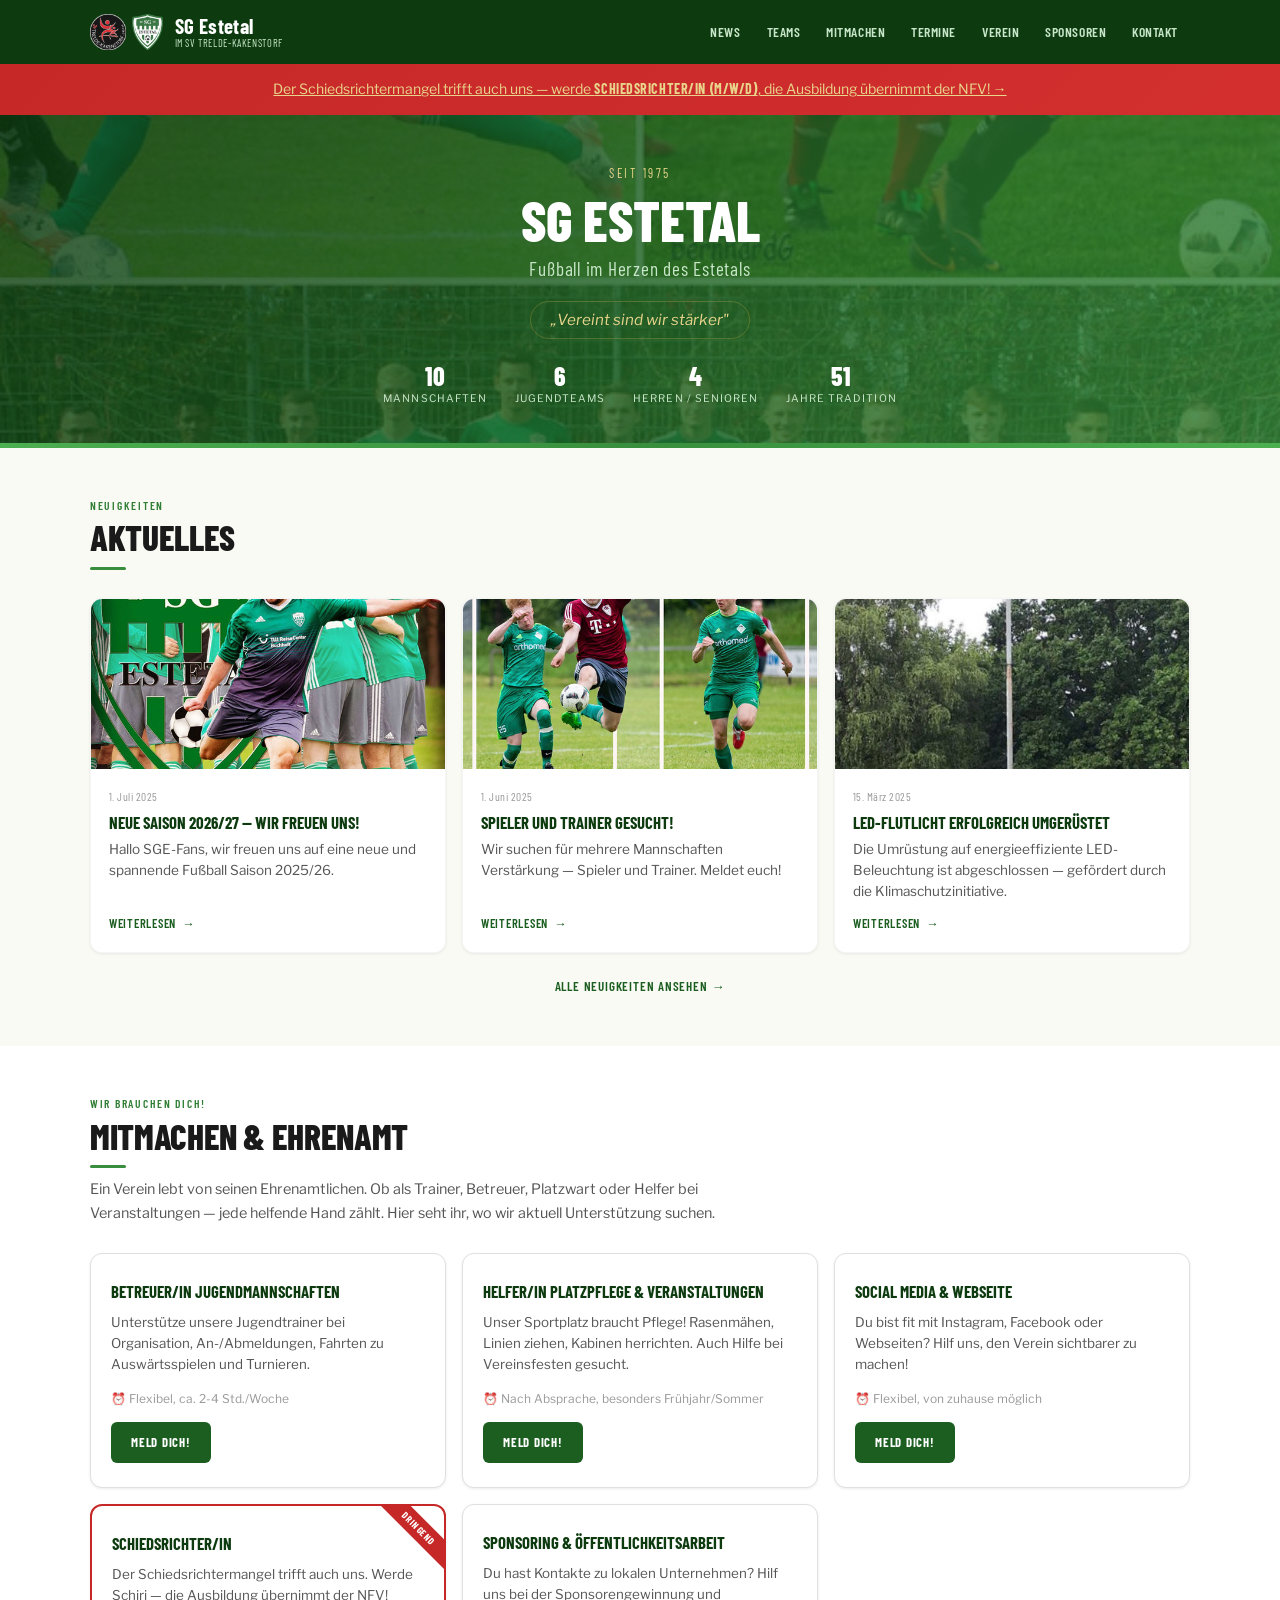
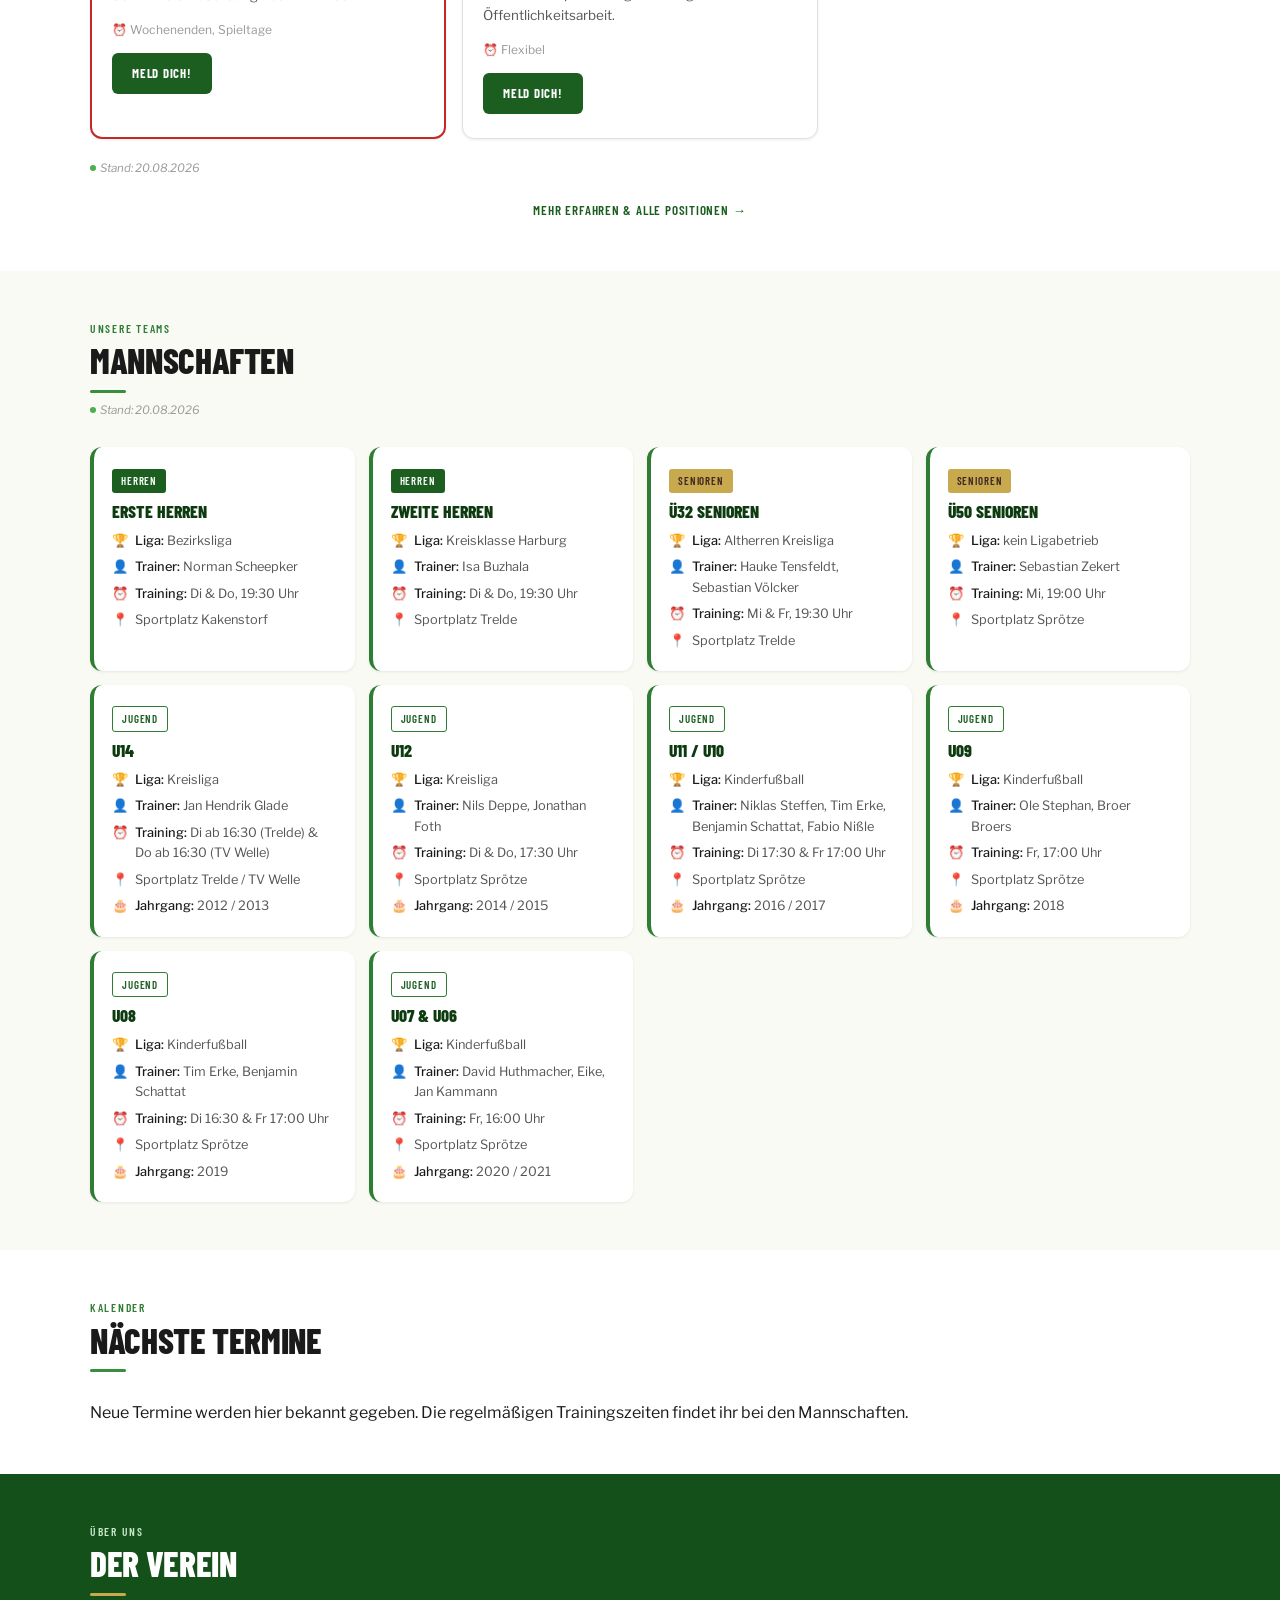
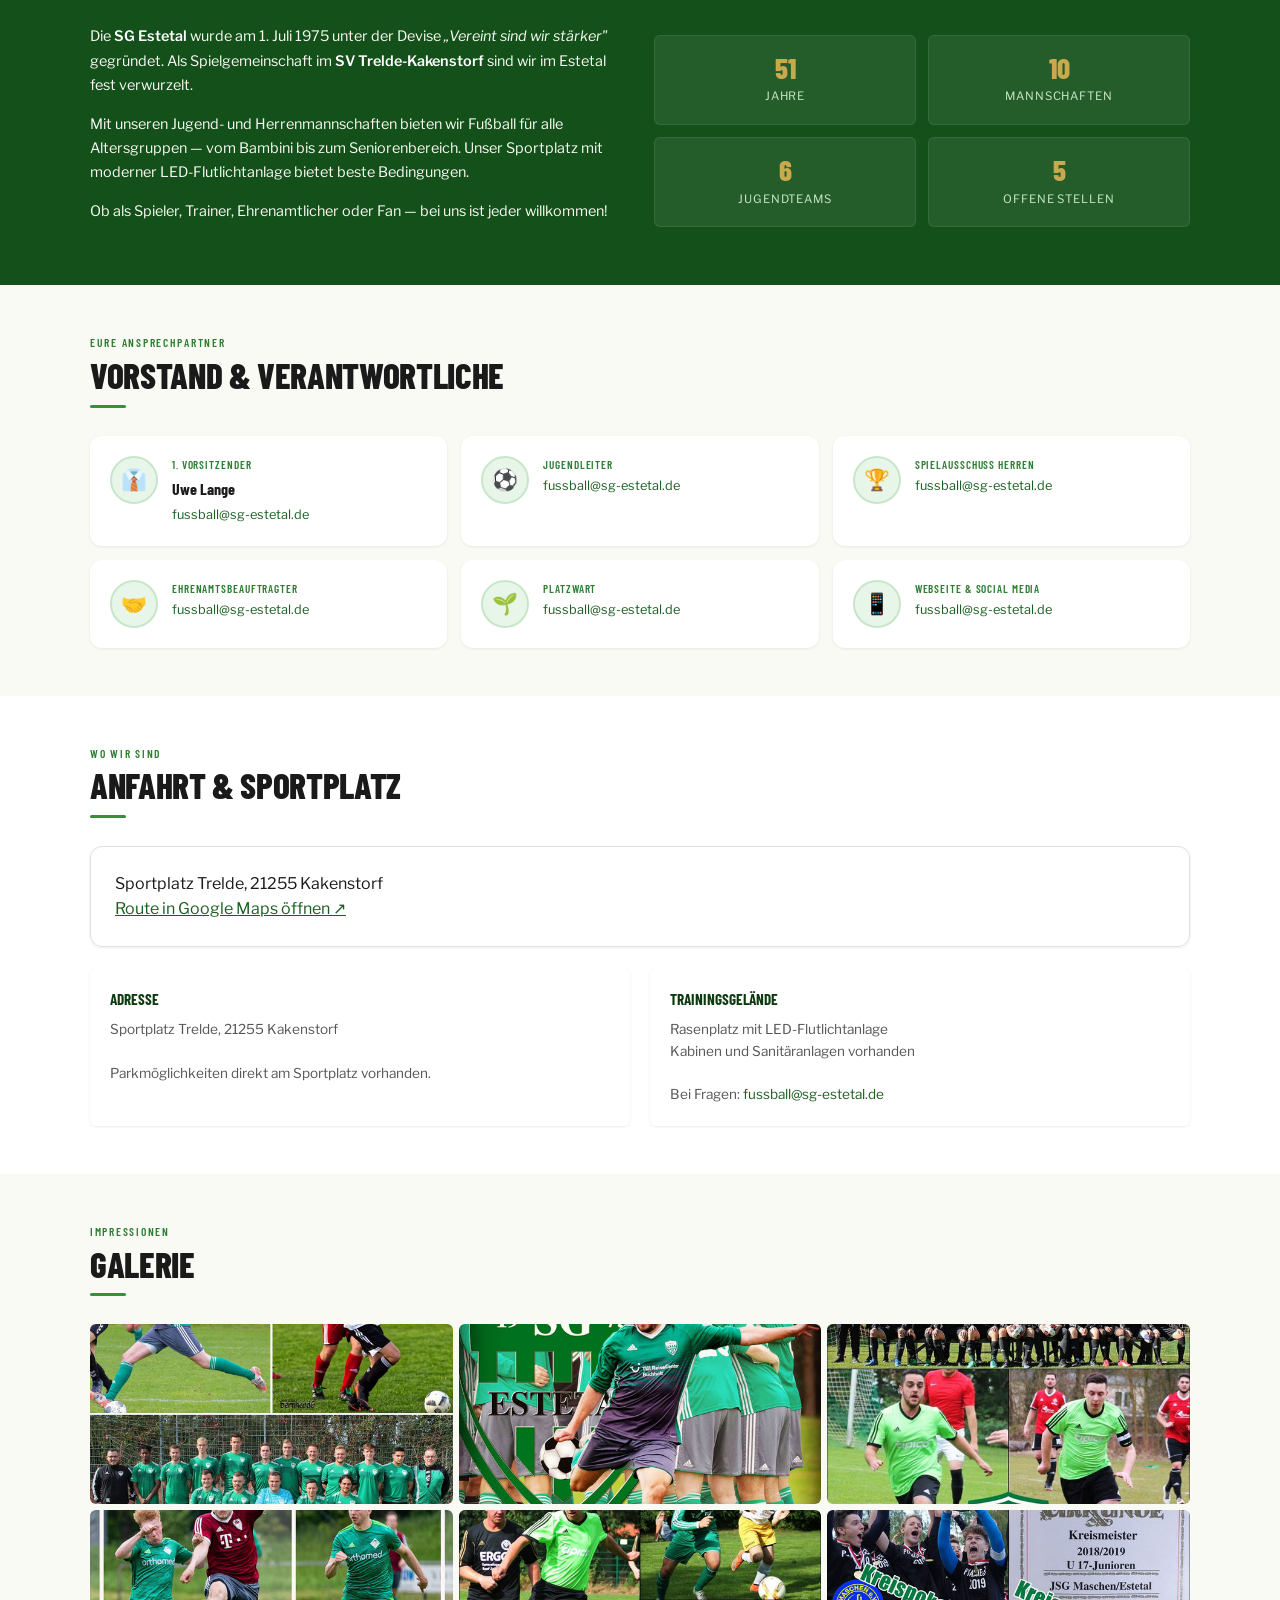
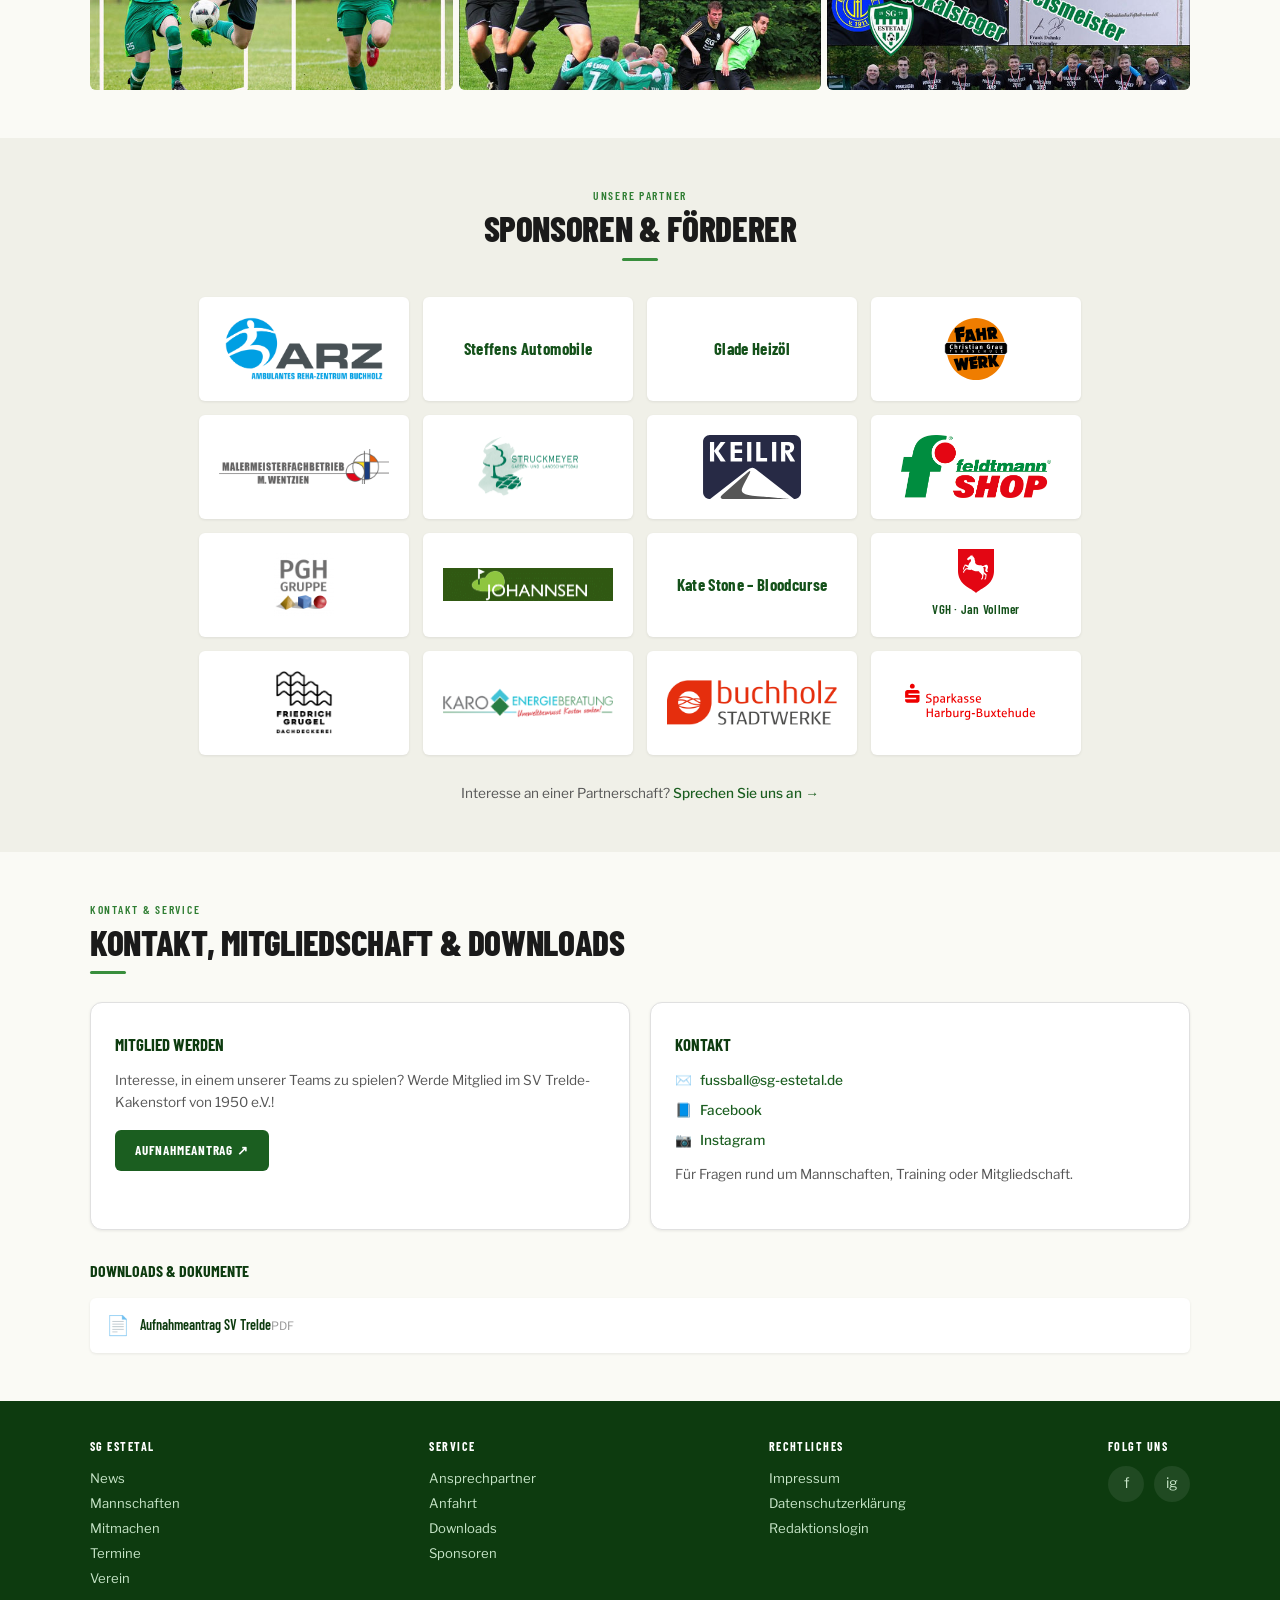
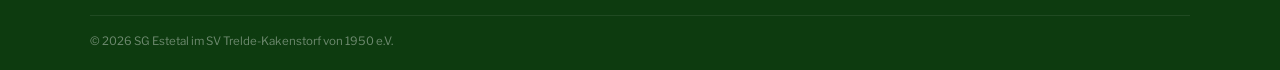
==== commit f466649c: "Sponsoren mit Logos und eigenem Menüpunkt 16 Sponsoren als verlinkte Kacheln, 13 davon mit Logo. Neu" ====
--- a/index.html
+++ b/index.html
@@ -185,9 +185,15 @@
 .event-info__detail{font-size:.8rem;color:var(--gray-600)}
 
 /* ── Sponsor Bar ── */
-.sponsors-bar{display:flex;flex-wrap:wrap;gap:20px;align-items:center;justify-content:center;padding:8px 0}
-.sponsors-bar__item{height:40px;opacity:.6;transition:opacity .3s;filter:grayscale(100%)}
-.sponsors-bar__item:hover{opacity:1;filter:none}
+.sponsors-bar{display:flex;flex-wrap:wrap;justify-content:center;gap:14px;padding:8px 0}
+.sponsor{flex:0 0 210px}
+.sponsor{display:flex;flex-direction:column;gap:6px;align-items:center;justify-content:center;height:104px;padding:14px 20px;background:var(--white);border-radius:var(--radius);box-shadow:var(--shadow-sm);transition:transform .2s,box-shadow .2s}
+.sponsor:hover{transform:translateY(-2px);box-shadow:0 6px 18px rgba(0,0,0,.1)}
+.sponsor img{max-width:100%;max-height:64px;min-height:0;object-fit:contain}
+.sponsor__caption{font-family:var(--font-d);font-weight:600;font-size:.8rem;letter-spacing:.02em;color:var(--green-800)}
+.sponsor--caption img{max-height:44px}
+.sponsor--text{font-family:var(--font-d);font-weight:700;font-size:1.05rem;letter-spacing:.02em;line-height:1.15;text-align:center;color:var(--green-800)}
+@media(max-width:480px){.sponsors-bar{gap:10px}.sponsor{flex-basis:calc(50% - 5px)}.sponsor{height:80px;padding:10px 12px}.sponsor img{max-height:52px}.sponsor--text{font-size:.92rem}}
 .sponsor-cta{text-align:center;margin-top:20px;font-size:.85rem;color:var(--gray-600)}
 .sponsor-cta a{color:var(--green-700);font-weight:500}
 .sponsor-cta a:hover{text-decoration:underline}
@@ -343,6 +349,7 @@
       <a href="#ehrenamt">Mitmachen</a>
       <a href="#termine">Termine</a>
       <a href="#verein">Verein</a>
+      <a href="#sponsoren">Sponsoren</a>
       <a href="#kontakt">Kontakt</a>
     </nav>
     <button class="hamburger" id="hamburger" aria-label="Menü öffnen" aria-expanded="false" aria-controls="mobileMenu"><span></span><span></span><span></span></button>
@@ -356,6 +363,7 @@
   <a href="#verein">Verein</a>
   <a href="#ansprechpartner">Ansprechpartner</a>
   <a href="#anfahrt">Anfahrt</a>
+  <a href="#sponsoren">Sponsoren</a>
   <a href="#kontakt">Kontakt</a>
   <a href="#downloads">Downloads</a>
 </nav>
@@ -734,9 +742,13 @@
 
 // Sponsoren
 function renderSponsoren() {
-  document.getElementById('sponsorsBar').innerHTML = CMS.sponsoren.map(s =>
-    `<a href="${s.url}" target="_blank" style="font-family:var(--font-d);font-weight:600;font-size:.95rem;color:var(--gray-600);padding:12px 20px;background:var(--white);border-radius:var(--radius);box-shadow:var(--shadow-sm);transition:all .2s">${s.name}</a>`
-  ).join('');
+  const esc = v => String(v ?? '').replace(/[&<>"']/g, c => ({'&':'&amp;','<':'&lt;','>':'&gt;','"':'&quot;',"'":'&#39;'}[c]));
+  document.getElementById('sponsorsBar').innerHTML = CMS.sponsoren.map(s => {
+    const logo = s.logo ? String(s.logo).replace(/^\//, '') : '';
+    return logo
+      ? `<a class="sponsor${s.caption ? ' sponsor--caption' : ''}" href="${esc(s.url)}" target="_blank" rel="noopener sponsored" title="${esc(s.name)}"><img src="${esc(logo)}" alt="${esc(s.name)}" loading="lazy">${s.caption ? `<span class="sponsor__caption">${esc(s.caption)}</span>` : ''}</a>`
+      : `<a class="sponsor sponsor--text" href="${esc(s.url)}" target="_blank" rel="noopener sponsored">${esc(s.name)}</a>`;
+  }).join('');
 }
 
 // CTA & Downloads
@@ -958,7 +970,7 @@
 
 // Active nav
 const navLinks=document.querySelectorAll('.nav a,.mobile-menu a');
-const sectionIds=['news','ehrenamt','mannschaften','termine','verein','ansprechpartner','anfahrt','kontakt'];
+const sectionIds=['news','ehrenamt','mannschaften','termine','verein','ansprechpartner','anfahrt','sponsoren','kontakt'];
 window.addEventListener('scroll',()=>{let c='';sectionIds.forEach(id=>{const el=document.getElementById(id);if(el&&window.scrollY>=el.offsetTop-120)c=id});navLinks.forEach(a=>a.classList.toggle('active',a.getAttribute('href')===`#${c}`))},{passive:true});
 
 // INIT — load CMS data, then render
